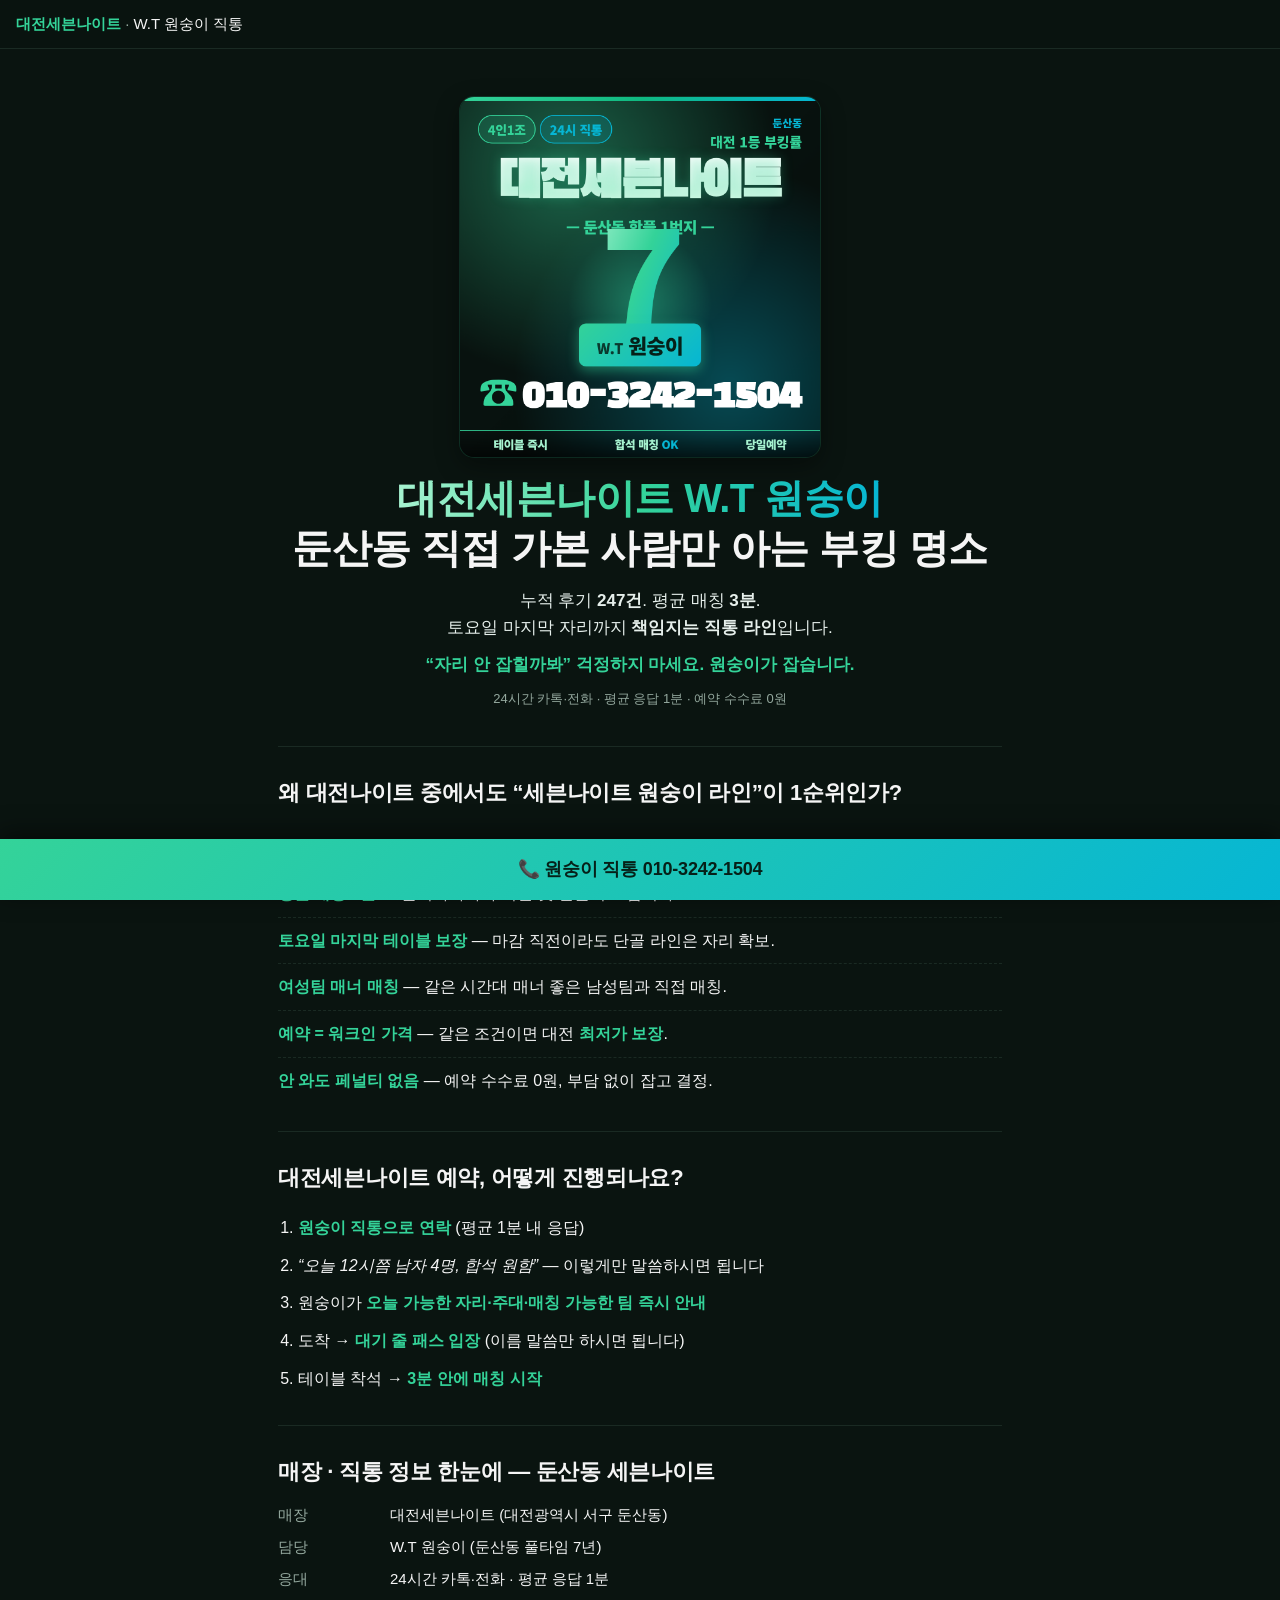
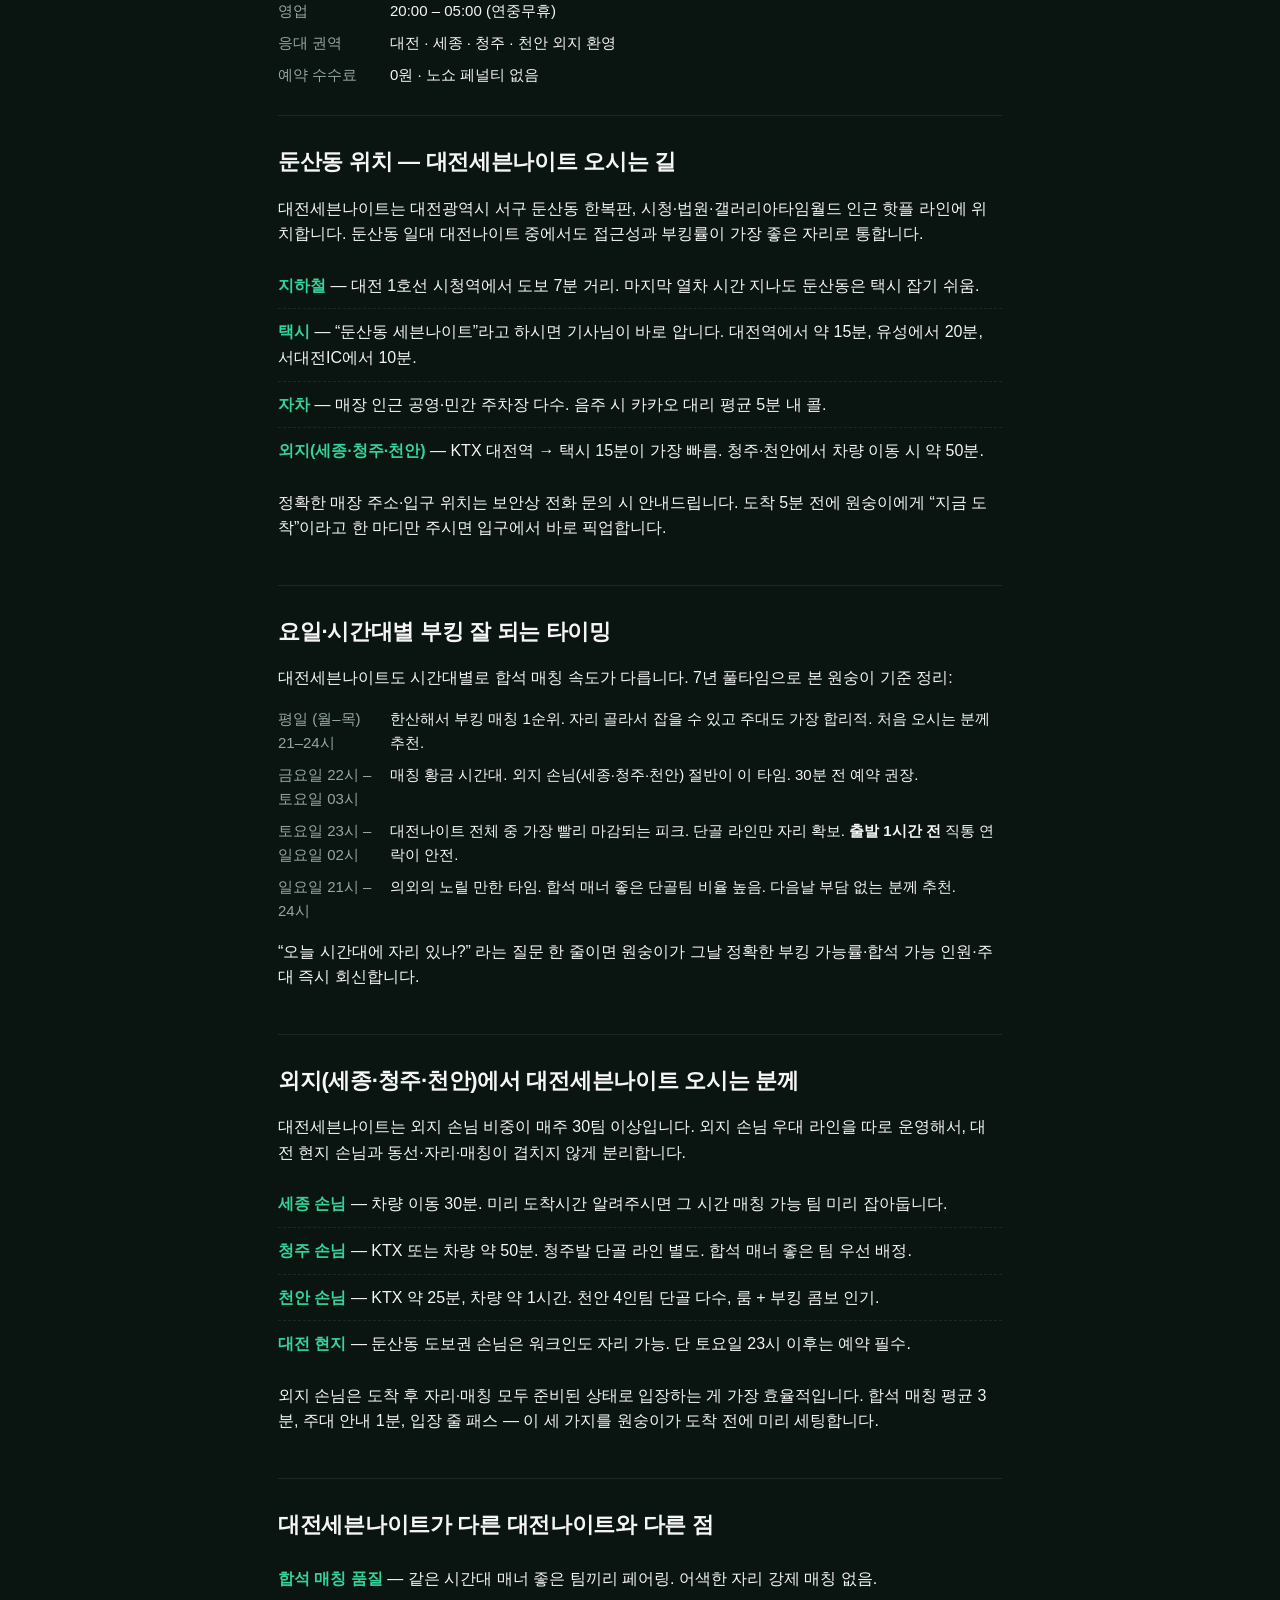
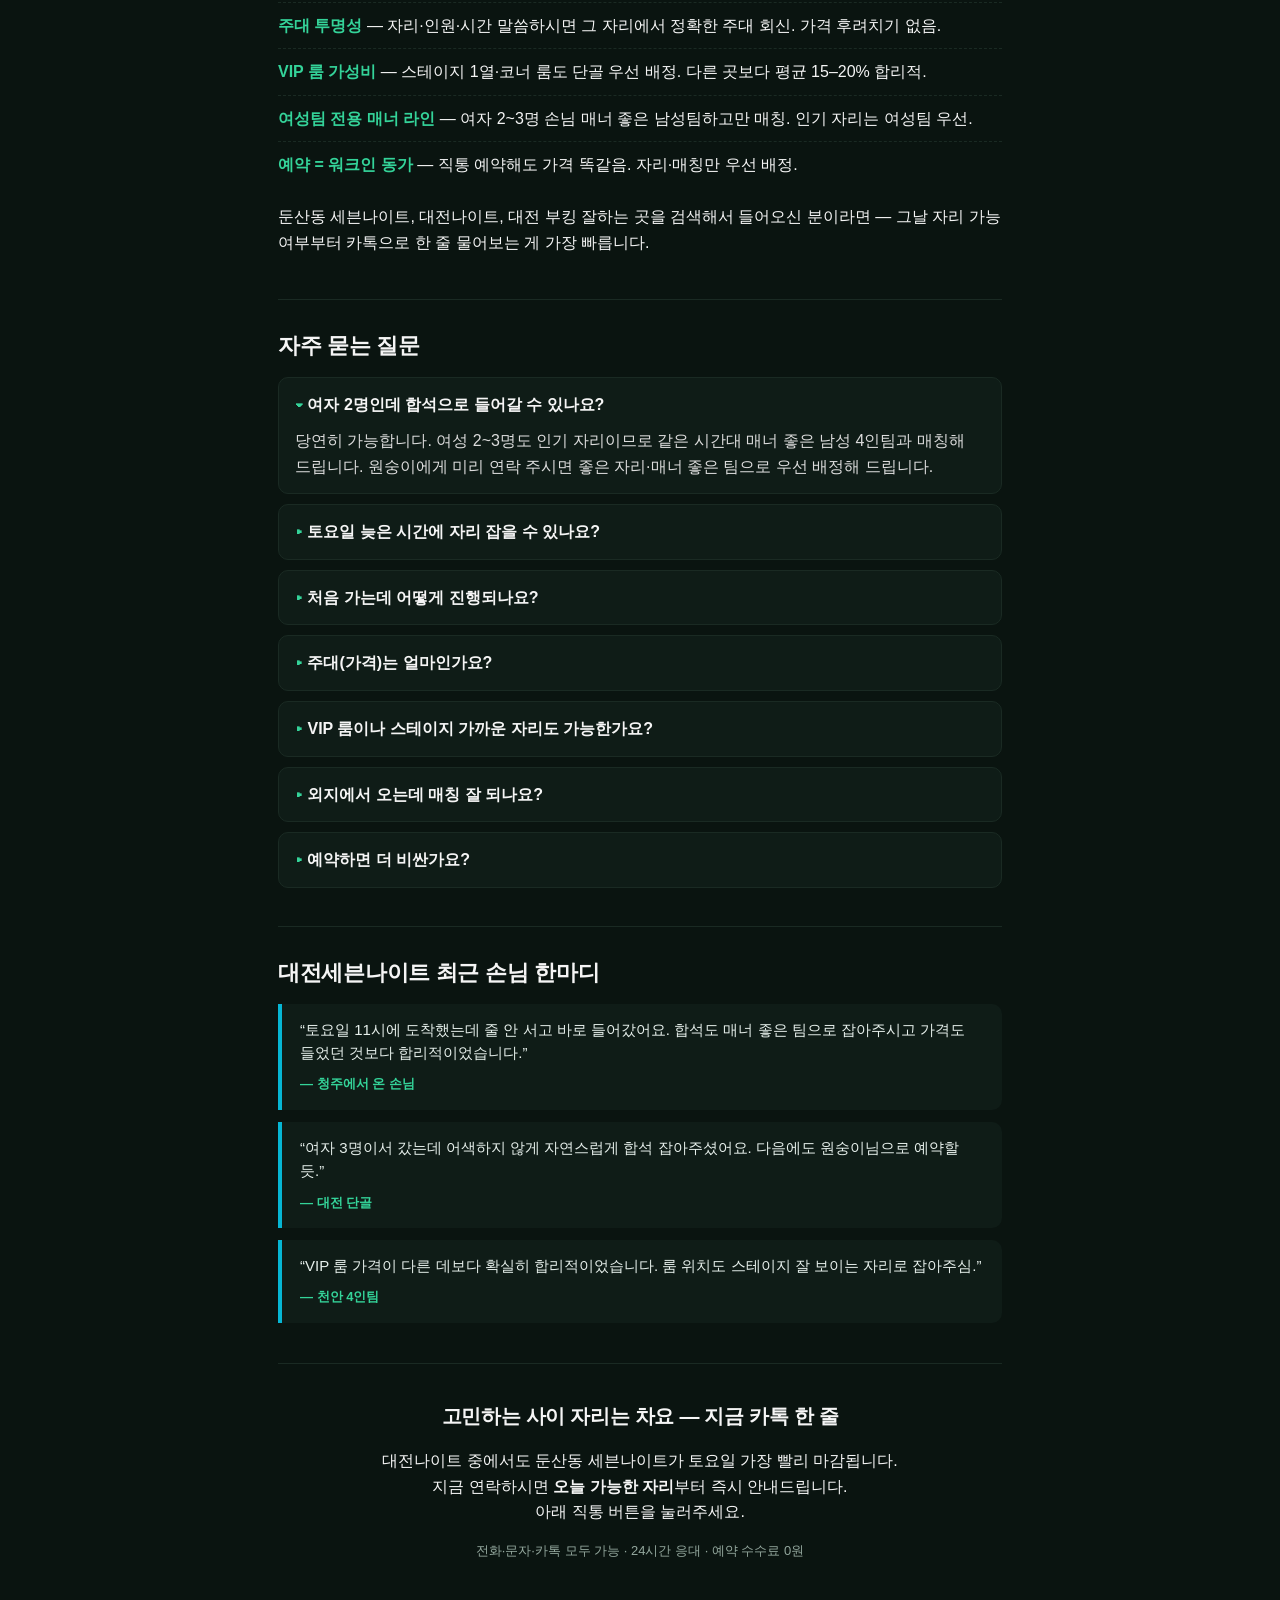
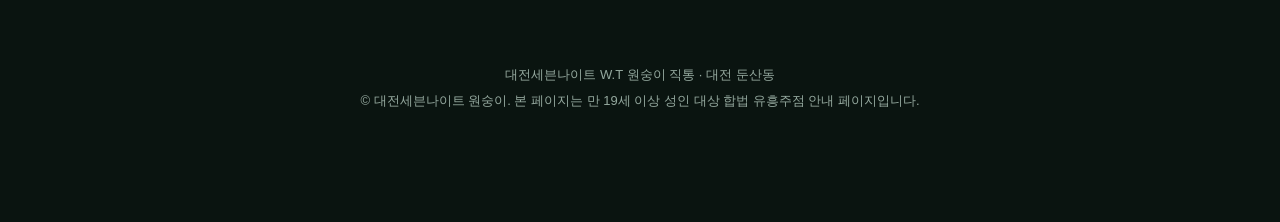
==== index.html @ 7605c60d "chore: 일일 SEO 신선도 갱신 — 2026-09-07 [자동]" ====
<!doctype html>
<html lang="ko">
<head>
<meta name="google-site-verification" content="PmfRK32sSB__iyGIVTwupgP_R45SPUo7QPPtmYJHXIc" />
<meta charset="UTF-8" />
<meta name="viewport" content="width=device-width, initial-scale=1.0, viewport-fit=cover" />
<meta http-equiv="X-UA-Compatible" content="IE=edge" />

<!-- ===== Primary SEO ===== -->
<title>대전세븐나이트 부킹 3분 매칭 | 토요일 자리 보장 — W.T 원숭이 직통 010-3242-1504</title>
<meta name="description" content="둔산동 토요일 23시도 자리 잡힙니다. 후기 247건·평점 4.9·평균 매칭 3분. 청주·세종·천안 외지 우대 라인 별도. 4인1조 합석 매칭, VIP 룸 대전 최저가 보장. 24시간 직통 010-3242-1504." />
<meta name="keywords" content="대전세븐나이트, 둔산동 세븐나이트, 대전나이트 부킹, 대전 합석, 대전 W.T 원숭이, 대전 토요일 자리, 대전 부킹 잘하는 곳, 둔산동 핫플" />
<meta name="author" content="W.T 원숭이" />
<meta name="robots" content="index, follow, max-image-preview:large, max-snippet:-1, max-video-preview:-1" />
<meta name="googlebot" content="index, follow, max-image-preview:large" />
<meta name="format-detection" content="telephone=yes" />
<meta name="theme-color" content="#0a1410" />
<link rel="canonical" href="https://seven1-2jn.pages.dev/" />
<link rel="alternate" hreflang="ko-KR" href="https://seven1-2jn.pages.dev/" />
<link rel="alternate" hreflang="ko" href="https://seven1-2jn.pages.dev/" />
<link rel="alternate" hreflang="x-default" href="https://seven1-2jn.pages.dev/" />
<meta name="geo.region" content="KR-30" />
<meta name="geo.placename" content="대전광역시 서구 둔산동" />
<meta name="geo.position" content="36.3504;127.3845" />
<meta name="ICBM" content="36.3504, 127.3845" />
<meta name="subject" content="둔산동 세븐나이트 W.T 원숭이 직통 — 부킹 3분 매칭" />

<!-- ===== Naver / 한국 검색엔진 ===== -->
<meta name="naver-site-verification" content="668469cf731e47491c0d4fd632688038e070fd48" />
<meta name="google-site-verification" content="HJjm7MRxykCQ7d_9L7glaTeeaWrmJIzAKY0BcNcfm88" />
<meta name="Yeti" content="index, follow, max-image-preview:large" />
<meta name="NaverBot" content="index, follow, max-image-preview:large" />
<meta name="Daumoa" content="index, follow" />
<meta name="referrer" content="no-referrer-when-downgrade" />
<meta name="rating" content="general" />
<meta http-equiv="content-language" content="ko-KR" />
<meta name="last-modified" content="2026-09-07" />
<meta name="revisit-after" content="1 days" />

<!-- ===== Open Graph (1:1 정사각 1200x1200 — 카카오톡/네이버/AI 미리보기 최적화) ===== -->
<meta property="og:type" content="website" />
<meta property="og:site_name" content="대전세븐나이트 원숭이 직통" />
<meta property="og:title" content="대전세븐나이트 부킹 3분 매칭 | 토요일 자리 보장 · W.T 원숭이 직통" />
<meta property="og:description" content="둔산동 토요일 23시도 자리 잡힙니다. 후기 247건·평점 4.9. 청주·세종·천안 외지 우대. 24시간 직통 010-3242-1504." />
<meta property="og:url" content="https://seven1-2jn.pages.dev/" />
<meta property="og:image" content="https://seven1-2jn.pages.dev/og.png" />
<meta property="og:image:secure_url" content="https://seven1-2jn.pages.dev/og.png" />
<meta property="og:image:width" content="1200" />
<meta property="og:image:height" content="1200" />
<meta property="og:image:type" content="image/png" />
<meta property="og:image:alt" content="대전세븐나이트 W.T 원숭이 직통 — 둔산동 1등 부킹률 4인1조" />
<meta property="og:locale" content="ko_KR" />

<!-- ===== Twitter / X (1:1 카드) ===== -->
<meta name="twitter:card" content="summary_large_image" />
<meta name="twitter:title" content="대전세븐나이트 부킹 3분 매칭 | 토요일 자리 보장 · W.T 원숭이 직통" />
<meta name="twitter:description" content="둔산동 토요일 23시도 자리 잡힙니다. 후기 247건·평점 4.9. 24시간 직통 010-3242-1504." />
<meta name="twitter:image" content="https://seven1-2jn.pages.dev/og.png" />
<meta name="twitter:image:alt" content="대전세븐나이트 W.T 원숭이 직통 — 토요일 자리 보장 부킹 3분 매칭" />

<!-- ===== JSON-LD: WebSite + ImageObject + NightClub + Person + FAQ + Review ===== -->
<script type="application/ld+json">
{
  "@context": "https://schema.org",
  "@graph": [
    {
      "@type": "WebSite",
      "@id": "https://seven1-2jn.pages.dev/#website",
      "url": "https://seven1-2jn.pages.dev/",
      "name": "대전세븐나이트 W.T 원숭이 직통",
      "alternateName": ["대전 세븐나이트", "둔산동 세븐나이트", "대전나이트 세븐나이트", "세븐나이트 대전"],
      "description": "대전 둔산동 세븐나이트 W.T 원숭이 직통 라인 — 4인1조 즉시 매칭, 토요일 자리 책임 보장",
      "inLanguage": "ko-KR",
      "dateModified": "2026-09-07",
      "datePublished": "2025-12-01",
      "image": { "@id": "https://seven1-2jn.pages.dev/#primaryimage" },
      "primaryImageOfPage": { "@id": "https://seven1-2jn.pages.dev/#primaryimage" },
      "publisher": { "@id": "https://seven1-2jn.pages.dev/#nightclub" },
      "potentialAction": {
        "@type": "SearchAction",
        "target": {
          "@type": "EntryPoint",
          "urlTemplate": "https://seven1-2jn.pages.dev/?q={search_term_string}"
        },
        "query-input": "required name=search_term_string"
      }
    },
    {
      "@type": "WebPage",
      "@id": "https://seven1-2jn.pages.dev/#webpage",
      "url": "https://seven1-2jn.pages.dev/",
      "name": "대전세븐나이트 부킹 3분 매칭 | 토요일 자리 보장 — W.T 원숭이 직통",
      "isPartOf": { "@id": "https://seven1-2jn.pages.dev/#website" },
      "about": { "@id": "https://seven1-2jn.pages.dev/#nightclub" },
      "primaryImageOfPage": { "@id": "https://seven1-2jn.pages.dev/#primaryimage" },
      "inLanguage": "ko-KR",
      "datePublished": "2025-12-01",
      "dateModified": "2026-09-07",
      "description": "둔산동 토요일 23시도 자리 잡힙니다. 후기 247건·평점 4.9·평균 매칭 3분. 청주·세종·천안 외지 우대.",
      "breadcrumb": { "@id": "https://seven1-2jn.pages.dev/#breadcrumb" },
      "speakable": {
        "@type": "SpeakableSpecification",
        "cssSelector": ["h1", ".lede", ".proof", ".info"]
      }
    },
    {
      "@type": "BreadcrumbList",
      "@id": "https://seven1-2jn.pages.dev/#breadcrumb",
      "itemListElement": [
        {
          "@type": "ListItem",
          "position": 1,
          "name": "대전 둔산동 유흥",
          "item": "https://seven1-2jn.pages.dev/"
        },
        {
          "@type": "ListItem",
          "position": 2,
          "name": "대전세븐나이트 W.T 원숭이 직통"
        }
      ]
    },
    {
      "@type": "Service",
      "@id": "https://seven1-2jn.pages.dev/#service",
      "name": "대전세븐나이트 W.T 원숭이 직통 부킹·합석 매칭",
      "serviceType": ["부킹 매칭", "합석 매칭", "테이블 예약", "VIP 룸 배정"],
      "provider": { "@id": "https://seven1-2jn.pages.dev/#nightclub" },
      "areaServed": ["대전광역시", "세종특별자치시", "충청북도 청주시", "충청남도 천안시"],
      "audience": {
        "@type": "Audience",
        "audienceType": "만 19세 이상 성인"
      },
      "offers": {
        "@type": "AggregateOffer",
        "priceCurrency": "KRW",
        "lowPrice": "40000",
        "highPrice": "500000",
        "offerCount": "4",
        "availability": "https://schema.org/InStock"
      },
      "hoursAvailable": {
        "@type": "OpeningHoursSpecification",
        "dayOfWeek": ["Monday","Tuesday","Wednesday","Thursday","Friday","Saturday","Sunday"],
        "opens": "20:00",
        "closes": "05:00"
      }
    },
    {
      "@type": "ImageObject",
      "@id": "https://seven1-2jn.pages.dev/#primaryimage",
      "url": "https://seven1-2jn.pages.dev/og.png",
      "contentUrl": "https://seven1-2jn.pages.dev/og.png",
      "width": 1200,
      "height": 1200,
      "caption": "대전세븐나이트 W.T 원숭이 직통 — 둔산동 1등 부킹률 4인1조"
    },
    {
      "@type": "NightClub",
      "@id": "https://seven1-2jn.pages.dev/#nightclub",
      "name": "대전세븐나이트",
      "alternateName": ["세븐나이트", "대전 세븐나이트", "둔산동 세븐나이트", "대전 세븐"],
      "url": "https://seven1-2jn.pages.dev/",
      "image": { "@id": "https://seven1-2jn.pages.dev/#primaryimage" },
      "telephone": "+82-10-3242-1504",
      "priceRange": "₩₩",
      "address": {
        "@type": "PostalAddress",
        "streetAddress": "둔산동",
        "addressLocality": "대전광역시 서구",
        "addressRegion": "대전",
        "addressCountry": "KR"
      },
      "geo": {
        "@type": "GeoCoordinates",
        "latitude": 36.3504,
        "longitude": 127.3845
      },
      "areaServed": ["대전광역시", "세종특별자치시", "충청남도", "충청북도", "청주시", "천안시"],
      "openingHoursSpecification": [{
        "@type": "OpeningHoursSpecification",
        "dayOfWeek": ["Monday","Tuesday","Wednesday","Thursday","Friday","Saturday","Sunday"],
        "opens": "20:00",
        "closes": "05:00"
      }],
      "aggregateRating": {
        "@type": "AggregateRating",
        "ratingValue": "4.9",
        "reviewCount": "247",
        "bestRating": "5",
        "worstRating": "1"
      },
      "employee": { "@id": "https://seven1-2jn.pages.dev/#monkey" }
    },
    {
      "@type": "Person",
      "@id": "https://seven1-2jn.pages.dev/#monkey",
      "name": "원숭이",
      "alternateName": ["W.T 원숭이", "대전세븐나이트 원숭이", "둔산동 원숭이"],
      "jobTitle": "웨이터 (W.T)",
      "worksFor": { "@id": "https://seven1-2jn.pages.dev/#nightclub" },
      "telephone": "+82-10-3242-1504",
      "image": { "@id": "https://seven1-2jn.pages.dev/#primaryimage" },
      "url": "https://seven1-2jn.pages.dev/",
      "knowsAbout": ["부킹 매칭", "테이블 예약", "합석 매칭", "VIP 룸 배정", "주대 안내"]
    },
    {
      "@type": "FAQPage",
      "@id": "https://seven1-2jn.pages.dev/#faq",
      "mainEntity": [
        {
          "@type": "Question",
          "name": "여자 2명인데 합석으로 들어갈 수 있나요?",
          "acceptedAnswer": {
            "@type": "Answer",
            "text": "당연히 가능합니다. 여성 2~3명도 인기 자리이므로 같은 시간대 남성 4인팀과 매칭해 드립니다. 원숭이에게 미리 연락 주시면 좋은 자리·매너 좋은 팀으로 매칭해 드립니다."
          }
        },
        {
          "@type": "Question",
          "name": "토요일 늦은 시간에 자리 잡을 수 있나요?",
          "acceptedAnswer": {
            "@type": "Answer",
            "text": "토요일 23시 이후도 W.T 원숭이 단골 라인은 자리 확보됩니다. 대기 없이 바로 입장하시려면 출발 30분 전에 직통으로 연락 주세요."
          }
        },
        {
          "@type": "Question",
          "name": "처음 가는데 어떻게 진행되나요?",
          "acceptedAnswer": {
            "@type": "Answer",
            "text": "전화 한 통이면 됩니다. 인원·예산·시간 알려주시면 (1) 자리·주대 즉시 안내 (2) 도착 후 줄 안 서고 입장 (3) 테이블 착석 → 부킹 매칭 시작. 평균 매칭까지 3분."
          }
        },
        {
          "@type": "Question",
          "name": "주대 가격이 어떻게 되나요?",
          "acceptedAnswer": {
            "@type": "Answer",
            "text": "요일·자리·인원에 따라 다릅니다. 일반 테이블 1인 4~6만원대부터, VIP 룸 그룹 25~50만원대. 정확한 가격은 그날 전화 시 즉시 안내. 같은 조건이면 대전 최저가 보장."
          }
        },
        {
          "@type": "Question",
          "name": "VIP 룸이나 스테이지 가까운 자리도 가능한가요?",
          "acceptedAnswer": {
            "@type": "Answer",
            "text": "VIP 룸과 스테이지 1열 자리는 단골·예약 우선입니다. 원숭이가 미리 연락 주신 분들 우선 배정해 드립니다. 평일이면 당일 가능, 주말은 최소 3시간 전 예약 권장."
          }
        },
        {
          "@type": "Question",
          "name": "외지에서 오는데 매칭 잘 되나요?",
          "acceptedAnswer": {
            "@type": "Answer",
            "text": "세종·청주·천안에서 오시는 손님 매주 평균 30팀 이상. 외지 손님 우대 라인 따로 운영합니다. 도착 시간 알려주시면 자리·매칭 모두 준비해 두겠습니다."
          }
        },
        {
          "@type": "Question",
          "name": "예약하면 더 비싼가요?",
          "acceptedAnswer": {
            "@type": "Answer",
            "text": "절대 아닙니다. W.T 원숭이 직통 예약은 워크인과 동일한 가격 + 자리 우선 + 매칭 우선. 예약 수수료 없음. 안 가도 페널티 없음."
          }
        }
      ]
    },
    {
      "@type": "Review",
      "itemReviewed": { "@id": "https://seven1-2jn.pages.dev/#nightclub" },
      "reviewRating": { "@type": "Rating", "ratingValue": "5", "bestRating": "5" },
      "author": { "@type": "Person", "name": "청주에서 온 손님" },
      "datePublished": "2026-04-19",
      "reviewBody": "토요일 11시에 대전세븐나이트 도착했는데 줄 안 서고 바로 들어갔어요. 합석도 매너 좋은 팀으로 잡아주시고 가격도 들었던 것보다 합리적이었습니다."
    },
    {
      "@type": "Review",
      "itemReviewed": { "@id": "https://seven1-2jn.pages.dev/#nightclub" },
      "reviewRating": { "@type": "Rating", "ratingValue": "5", "bestRating": "5" },
      "author": { "@type": "Person", "name": "대전 단골" },
      "datePublished": "2026-04-12",
      "reviewBody": "여자 3명이서 둔산동 세븐나이트 갔는데 어색하지 않게 자연스럽게 합석 잡아주셨어요. 다음에도 원숭이님으로 예약할 듯."
    },
    {
      "@type": "Review",
      "itemReviewed": { "@id": "https://seven1-2jn.pages.dev/#nightclub" },
      "reviewRating": { "@type": "Rating", "ratingValue": "5", "bestRating": "5" },
      "author": { "@type": "Person", "name": "천안 4인팀" },
      "datePublished": "2026-04-05",
      "reviewBody": "대전세븐나이트 VIP 룸 가격이 다른 데보다 확실히 합리적이었습니다. 룸 위치도 스테이지 잘 보이는 자리로 잡아주심."
    }
  ]
}
</script>

<link rel="icon" href="/favicon.ico" sizes="any" />
<link rel="icon" type="image/svg+xml" href="/favicon.svg" />
<link rel="apple-touch-icon" sizes="180x180" href="/apple-touch-icon.png" />
<link rel="manifest" href="/site.webmanifest" />
<meta name="msapplication-TileColor" content="#0a1410" />
<meta name="msapplication-TileImage" content="/icon-192.png" />
<link rel="sitemap" type="application/xml" href="/sitemap.xml" />
<link rel="alternate" type="application/rss+xml" title="대전세븐나이트 RSS" href="/rss.xml" />
<link rel="preload" href="/style.css" as="style" />
<link rel="preload" href="/og.png" as="image" fetchpriority="high" />
<link href="/style.css" rel="stylesheet" />
</head>

<body>

<a class="skip" href="#main">본문 바로가기</a>

<header class="topbar">
  <div class="brand">
    <strong>대전세븐나이트</strong> <span class="dim">·</span> <span>W.T 원숭이 직통</span>
  </div>
</header>

<main id="main">

  <section class="hero">
    <img class="hero-img"
         src="/og.png"
         alt="대전세븐나이트 W.T 원숭이 직통 — 둔산동 1등 부킹률 4인1조"
         width="1200" height="1200"
         loading="eager" fetchpriority="high" decoding="async" />
    <h1><span class="accent">대전세븐나이트 W.T 원숭이</span><br/>둔산동 직접 가본 사람만 아는 부킹 명소</h1>
    <p class="lede">
      누적 후기 <b>247건</b>. 평균 매칭 <b>3분</b>.<br/>
      토요일 마지막 자리까지 <b>책임지는 직통 라인</b>입니다.
    </p>
    <p class="lede strong">
      “자리 안 잡힐까봐” 걱정하지 마세요. 원숭이가 잡습니다.
    </p>
    <p class="micro">24시간 카톡·전화 · 평균 응답 1분 · 예약 수수료 0원</p>
  </section>

  <section class="proof">
    <h2>왜 대전나이트 중에서도 “세븐나이트 원숭이 라인”이 1순위인가?</h2>
    <ul class="bullets">
      <li><b>누적 후기 247건 / 평점 4.9</b> — 청주·세종·천안 외지 손님 매주 30팀 이상.</li>
      <li><b>평균 매칭 3분</b> — 들어가자마자 비빌 곳 만들어 드립니다.</li>
      <li><b>토요일 마지막 테이블 보장</b> — 마감 직전이라도 단골 라인은 자리 확보.</li>
      <li><b>여성팀 매너 매칭</b> — 같은 시간대 매너 좋은 남성팀과 직접 매칭.</li>
      <li><b>예약 = 워크인 가격</b> — 같은 조건이면 대전 <b>최저가 보장</b>.</li>
      <li><b>안 와도 페널티 없음</b> — 예약 수수료 0원, 부담 없이 잡고 결정.</li>
    </ul>
  </section>

  <section class="how">
    <h2>대전세븐나이트 예약, 어떻게 진행되나요?</h2>
    <ol class="steps">
      <li><b>원숭이 직통으로 연락</b> (평균 1분 내 응답)</li>
      <li><i>“오늘 12시쯤 남자 4명, 합석 원함”</i> — 이렇게만 말씀하시면 됩니다</li>
      <li>원숭이가 <b>오늘 가능한 자리·주대·매칭 가능한 팀 즉시 안내</b></li>
      <li>도착 → <b>대기 줄 패스 입장</b> (이름 말씀만 하시면 됩니다)</li>
      <li>테이블 착석 → <b>3분 안에 매칭 시작</b></li>
    </ol>
  </section>

  <section class="info">
    <h2>매장 · 직통 정보 한눈에 — 둔산동 세븐나이트</h2>
    <dl class="meta">
      <dt>매장</dt><dd>대전세븐나이트 (대전광역시 서구 둔산동)</dd>
      <dt>담당</dt><dd>W.T 원숭이 (둔산동 풀타임 7년)</dd>
      <dt>응대</dt><dd>24시간 카톡·전화 · 평균 응답 1분</dd>
      <dt>영업</dt><dd>20:00 – 05:00 (연중무휴)</dd>
      <dt>응대 권역</dt><dd>대전 · 세종 · 청주 · 천안 외지 환영</dd>
      <dt>예약 수수료</dt><dd>0원 · 노쇼 페널티 없음</dd>
    </dl>
  </section>

  <section class="location">
    <h2>둔산동 위치 — 대전세븐나이트 오시는 길</h2>
    <p>대전세븐나이트는 대전광역시 서구 둔산동 한복판, 시청·법원·갤러리아타임월드 인근 핫플 라인에 위치합니다. 둔산동 일대 대전나이트 중에서도 접근성과 부킹률이 가장 좋은 자리로 통합니다.</p>
    <ul class="bullets">
      <li><b>지하철</b> — 대전 1호선 시청역에서 도보 7분 거리. 마지막 열차 시간 지나도 둔산동은 택시 잡기 쉬움.</li>
      <li><b>택시</b> — “둔산동 세븐나이트”라고 하시면 기사님이 바로 압니다. 대전역에서 약 15분, 유성에서 20분, 서대전IC에서 10분.</li>
      <li><b>자차</b> — 매장 인근 공영·민간 주차장 다수. 음주 시 카카오 대리 평균 5분 내 콜.</li>
      <li><b>외지(세종·청주·천안)</b> — KTX 대전역 → 택시 15분이 가장 빠름. 청주·천안에서 차량 이동 시 약 50분.</li>
    </ul>
    <p>정확한 매장 주소·입구 위치는 보안상 전화 문의 시 안내드립니다. 도착 5분 전에 원숭이에게 “지금 도착”이라고 한 마디만 주시면 입구에서 바로 픽업합니다.</p>
  </section>

  <section class="when">
    <h2>요일·시간대별 부킹 잘 되는 타이밍</h2>
    <p>대전세븐나이트도 시간대별로 합석 매칭 속도가 다릅니다. 7년 풀타임으로 본 원숭이 기준 정리:</p>
    <dl class="meta">
      <dt>평일 (월–목) 21–24시</dt>
      <dd>한산해서 부킹 매칭 1순위. 자리 골라서 잡을 수 있고 주대도 가장 합리적. 처음 오시는 분께 추천.</dd>
      <dt>금요일 22시 – 토요일 03시</dt>
      <dd>매칭 황금 시간대. 외지 손님(세종·청주·천안) 절반이 이 타임. 30분 전 예약 권장.</dd>
      <dt>토요일 23시 – 일요일 02시</dt>
      <dd>대전나이트 전체 중 가장 빨리 마감되는 피크. 단골 라인만 자리 확보. <b>출발 1시간 전</b> 직통 연락이 안전.</dd>
      <dt>일요일 21시 – 24시</dt>
      <dd>의외의 노릴 만한 타임. 합석 매너 좋은 단골팀 비율 높음. 다음날 부담 없는 분께 추천.</dd>
    </dl>
    <p>“오늘 시간대에 자리 있나?” 라는 질문 한 줄이면 원숭이가 그날 정확한 부킹 가능률·합석 가능 인원·주대 즉시 회신합니다.</p>
  </section>

  <section class="visitor">
    <h2>외지(세종·청주·천안)에서 대전세븐나이트 오시는 분께</h2>
    <p>대전세븐나이트는 외지 손님 비중이 매주 30팀 이상입니다. 외지 손님 우대 라인을 따로 운영해서, 대전 현지 손님과 동선·자리·매칭이 겹치지 않게 분리합니다.</p>
    <ul class="bullets">
      <li><b>세종 손님</b> — 차량 이동 30분. 미리 도착시간 알려주시면 그 시간 매칭 가능 팀 미리 잡아둡니다.</li>
      <li><b>청주 손님</b> — KTX 또는 차량 약 50분. 청주발 단골 라인 별도. 합석 매너 좋은 팀 우선 배정.</li>
      <li><b>천안 손님</b> — KTX 약 25분, 차량 약 1시간. 천안 4인팀 단골 다수, 룸 + 부킹 콤보 인기.</li>
      <li><b>대전 현지</b> — 둔산동 도보권 손님은 워크인도 자리 가능. 단 토요일 23시 이후는 예약 필수.</li>
    </ul>
    <p>외지 손님은 도착 후 자리·매칭 모두 준비된 상태로 입장하는 게 가장 효율적입니다. 합석 매칭 평균 3분, 주대 안내 1분, 입장 줄 패스 — 이 세 가지를 원숭이가 도착 전에 미리 세팅합니다.</p>
  </section>

  <section class="vs">
    <h2>대전세븐나이트가 다른 대전나이트와 다른 점</h2>
    <ul class="bullets">
      <li><b>합석 매칭 품질</b> — 같은 시간대 매너 좋은 팀끼리 페어링. 어색한 자리 강제 매칭 없음.</li>
      <li><b>주대 투명성</b> — 자리·인원·시간 말씀하시면 그 자리에서 정확한 주대 회신. 가격 후려치기 없음.</li>
      <li><b>VIP 룸 가성비</b> — 스테이지 1열·코너 룸도 단골 우선 배정. 다른 곳보다 평균 15–20% 합리적.</li>
      <li><b>여성팀 전용 매너 라인</b> — 여자 2~3명 손님 매너 좋은 남성팀하고만 매칭. 인기 자리는 여성팀 우선.</li>
      <li><b>예약 = 워크인 동가</b> — 직통 예약해도 가격 똑같음. 자리·매칭만 우선 배정.</li>
    </ul>
    <p>둔산동 세븐나이트, 대전나이트, 대전 부킹 잘하는 곳을 검색해서 들어오신 분이라면 — 그날 자리 가능 여부부터 카톡으로 한 줄 물어보는 게 가장 빠릅니다.</p>
  </section>

  <section class="faq">
    <h2>자주 묻는 질문</h2>

    <details open>
      <summary>여자 2명인데 합석으로 들어갈 수 있나요?</summary>
      <p>당연히 가능합니다. 여성 2~3명도 인기 자리이므로 같은 시간대 매너 좋은 남성 4인팀과 매칭해 드립니다. 원숭이에게 미리 연락 주시면 좋은 자리·매너 좋은 팀으로 우선 배정해 드립니다.</p>
    </details>

    <details>
      <summary>토요일 늦은 시간에 자리 잡을 수 있나요?</summary>
      <p>토요일 <b>23시 이후도 원숭이 단골 라인은 자리 확보</b>됩니다. 대기 없이 바로 입장하시려면 출발 <b>30분 전</b>에 직통으로 연락 주세요.</p>
    </details>

    <details>
      <summary>처음 가는데 어떻게 진행되나요?</summary>
      <p>전화 한 통이면 됩니다. 인원·예산·시간 알려주시면<br/>① 자리·주대 즉시 안내<br/>② 도착 후 <b>줄 안 서고 입장</b><br/>③ 테이블 착석 → 부킹 매칭 시작 (평균 3분)</p>
    </details>

    <details>
      <summary>주대(가격)는 얼마인가요?</summary>
      <p>요일·자리·인원에 따라 다릅니다. <b>일반 테이블 1인 4~6만원대</b>부터, <b>VIP 룸 그룹 25~50만원대</b>. 정확한 가격은 그날 전화 시 즉시 안내. 같은 조건이면 <b>대전 최저가 보장</b>입니다.</p>
    </details>

    <details>
      <summary>VIP 룸이나 스테이지 가까운 자리도 가능한가요?</summary>
      <p>VIP 룸·스테이지 1열은 <b>단골·예약 우선</b>입니다. 원숭이에게 미리 연락 주신 분들 우선 배정. 평일은 당일 가능, 주말은 <b>최소 3시간 전</b> 예약 권장.</p>
    </details>

    <details>
      <summary>외지에서 오는데 매칭 잘 되나요?</summary>
      <p>세종·청주·천안에서 오시는 손님 매주 평균 <b>30팀 이상</b>. 외지 손님 우대 라인 따로 운영합니다. 도착 시간 알려주시면 자리·매칭 모두 준비.</p>
    </details>

    <details>
      <summary>예약하면 더 비싼가요?</summary>
      <p>절대 아닙니다. 직통 예약은 워크인과 <b>동일한 가격 + 자리 우선 + 매칭 우선</b>. 예약 수수료 없음. 안 가도 페널티 없음.</p>
    </details>
  </section>

  <section class="reviews">
    <h2>대전세븐나이트 최근 손님 한마디</h2>
    <blockquote class="rev">
      <p>“토요일 11시에 도착했는데 줄 안 서고 바로 들어갔어요. 합석도 매너 좋은 팀으로 잡아주시고 가격도 들었던 것보다 합리적이었습니다.”</p>
      <cite>— 청주에서 온 손님</cite>
    </blockquote>
    <blockquote class="rev">
      <p>“여자 3명이서 갔는데 어색하지 않게 자연스럽게 합석 잡아주셨어요. 다음에도 원숭이님으로 예약할 듯.”</p>
      <cite>— 대전 단골</cite>
    </blockquote>
    <blockquote class="rev">
      <p>“VIP 룸 가격이 다른 데보다 확실히 합리적이었습니다. 룸 위치도 스테이지 잘 보이는 자리로 잡아주심.”</p>
      <cite>— 천안 4인팀</cite>
    </blockquote>
  </section>

  <section class="last-cta">
    <h2>고민하는 사이 자리는 차요 — 지금 카톡 한 줄</h2>
    <p>대전나이트 중에서도 둔산동 세븐나이트가 토요일 가장 빨리 마감됩니다.<br/>지금 연락하시면 <b>오늘 가능한 자리</b>부터 즉시 안내드립니다.<br/>아래 직통 버튼을 눌러주세요.</p>
    <p class="micro">전화·문자·카톡 모두 가능 · 24시간 응대 · 예약 수수료 0원</p>
  </section>

</main>

<footer class="foot">
  <p>대전세븐나이트 W.T 원숭이 직통 · 대전 둔산동</p>
  <p class="dim">© 대전세븐나이트 원숭이. 본 페이지는 만 19세 이상 성인 대상 합법 유흥주점 안내 페이지입니다.</p>
</footer>

<a class="floating-call" href="tel:010-3242-1504" aria-label="원숭이 직통 010-3242-1504">
  📞 원숭이 직통 010-3242-1504
</a>

<script defer src="/main.js"></script>
</body>
</html>
---- style.css ----
:root{
  --bg:#0a1410;
  --bg-2:#0f1c17;
  --fg:#f5f5f5;
  --dim:#94a89e;
  --accent:#34d399;       /* 에메랄드 */
  --accent-2:#06b6d4;     /* 시안 */
  --accent-soft:#a7f3d0;
  --line:#1a2a23;
  --maxw:760px;
  --safe-bottom: env(safe-area-inset-bottom, 0px);
}

*{box-sizing:border-box}
html,body{margin:0;padding:0;background:var(--bg);color:var(--fg);
  font-family:-apple-system,BlinkMacSystemFont,'Pretendard','Apple SD Gothic Neo','Malgun Gothic',sans-serif;
  -webkit-font-smoothing:antialiased;line-height:1.6;
}
body{padding-bottom: calc(80px + var(--safe-bottom));}

a{color:var(--accent);text-decoration:none}
a:hover{text-decoration:underline}

/* 키보드 포커스 — 모든 인터랙티브 요소 가시화 (a11y) */
a:focus-visible,
button:focus-visible,
summary:focus-visible{
  outline:3px solid var(--accent);
  outline-offset:3px;
  border-radius:6px;
}

.skip{position:absolute;left:-9999px}
.skip:focus,
.skip:focus-visible{left:8px;top:8px;background:var(--accent);color:#062018;padding:8px 12px;border-radius:6px;z-index:1000;outline:none}

.topbar{
  position:sticky;top:0;z-index:50;
  display:flex;justify-content:space-between;align-items:center;
  padding:12px 16px;background:rgba(10,20,16,.92);backdrop-filter:blur(8px);
  border-bottom:1px solid var(--line);
}
.brand{font-size:15px}
.brand strong{color:var(--accent)}
.dim{color:var(--dim)}
.topcall{font-weight:700;color:var(--accent);font-size:14px;white-space:nowrap}

main{max-width:var(--maxw);margin:0 auto;padding:24px 18px}

.hero{padding:24px 0 24px;text-align:center;border-bottom:1px solid var(--line)}
.hero-img{
  display:block;width:180px;height:180px;
  margin:0 auto 16px;border-radius:14px;
  box-shadow:0 8px 24px rgba(0,0,0,.4), 0 0 0 1px rgba(52,211,153,.2);
  aspect-ratio:1/1;object-fit:cover;
}
@media (min-width:720px){
  .hero-img{ width:360px;height:360px }
}
.hero h1{font-size:32px;line-height:1.25;margin:0 0 14px;font-weight:900;letter-spacing:-.5px}
.hero .accent{
  background:linear-gradient(90deg,var(--accent-soft),var(--accent),var(--accent-2));
  -webkit-background-clip:text;background-clip:text;color:transparent;
}
.lede{font-size:17px;margin:10px 0;color:#e6efeb}
.lede.strong{color:var(--accent);font-weight:700}
.cta{
  display:inline-block;margin:18px auto 8px;
  padding:18px 28px;border-radius:14px;
  background:linear-gradient(135deg,var(--accent),var(--accent-2));
  color:#062018;font-weight:900;font-size:18px;letter-spacing:-.3px;
  box-shadow:0 8px 28px rgba(52,211,153,.35), 0 2px 0 rgba(0,0,0,.2) inset;
  transition:transform .15s ease;
}
.cta:hover{transform:translateY(-1px);text-decoration:none}
.cta.big{font-size:22px;padding:22px 32px;width:100%;max-width:420px}
.micro{color:var(--dim);font-size:13px;margin-top:4px}

section{padding:28px 0;border-bottom:1px solid var(--line)}
section:last-of-type{border-bottom:0}
h2{font-size:22px;margin:0 0 14px;letter-spacing:-.3px}

.bullets{list-style:none;padding:0;margin:0}
.bullets li{padding:10px 0;border-bottom:1px dashed var(--line)}
.bullets li:last-child{border-bottom:0}
.bullets b{color:var(--accent)}

.steps{padding-left:20px;margin:0}
.steps li{padding:6px 0}
.steps b{color:var(--accent)}

.meta{display:grid;grid-template-columns:100px 1fr;gap:8px 12px;margin:0;font-size:15px}
.meta dt{color:var(--dim)}
.meta dd{margin:0}

.faq details{
  background:var(--bg-2);border:1px solid var(--line);border-radius:10px;
  padding:14px 16px;margin:10px 0;
}
.faq summary{cursor:pointer;font-weight:700;font-size:16px;list-style:none}
.faq summary::-webkit-details-marker{display:none}
.faq summary::before{content:"▸ ";color:var(--accent)}
.faq details[open] summary::before{content:"▾ "}
.faq p{margin:10px 0 0;color:#dcdcdc}

.reviews .rev{
  background:var(--bg-2);border-left:4px solid var(--accent-2);
  padding:14px 18px;margin:12px 0;border-radius:0 10px 10px 0;
}
.reviews .rev p{margin:0 0 6px;font-size:15px;color:#e6efeb;line-height:1.55}
.reviews .rev cite{font-style:normal;color:var(--accent);font-size:13px;font-weight:700}

.last-cta{text-align:center;padding:36px 0}
.last-cta h2{font-size:20px}

.foot{max-width:var(--maxw);margin:0 auto;padding:24px 18px;color:var(--dim);font-size:13px;text-align:center}
.foot p{margin:6px 0}

.floating-call{
  position:fixed;left:0;right:0;bottom:0;z-index:100;
  display:flex;align-items:center;justify-content:center;
  padding: 16px 16px calc(16px + var(--safe-bottom));
  background:linear-gradient(135deg,var(--accent),var(--accent-2));
  color:#062018 !important;font-weight:900;font-size:17px;letter-spacing:-.2px;
  box-shadow:0 -6px 24px rgba(0,0,0,.5);
  text-decoration:none !important;
}
.floating-call:hover{filter:brightness(1.05)}

@media (min-width:720px){
  .hero h1{font-size:40px}
  .floating-call{font-size:18px}
}

@media (prefers-reduced-motion: reduce){
  .cta{transition:none}
}
---- style.css ----
:root{
  --bg:#0a1410;
  --bg-2:#0f1c17;
  --fg:#f5f5f5;
  --dim:#94a89e;
  --accent:#34d399;       /* 에메랄드 */
  --accent-2:#06b6d4;     /* 시안 */
  --accent-soft:#a7f3d0;
  --line:#1a2a23;
  --maxw:760px;
  --safe-bottom: env(safe-area-inset-bottom, 0px);
}

*{box-sizing:border-box}
html,body{margin:0;padding:0;background:var(--bg);color:var(--fg);
  font-family:-apple-system,BlinkMacSystemFont,'Pretendard','Apple SD Gothic Neo','Malgun Gothic',sans-serif;
  -webkit-font-smoothing:antialiased;line-height:1.6;
}
body{padding-bottom: calc(80px + var(--safe-bottom));}

a{color:var(--accent);text-decoration:none}
a:hover{text-decoration:underline}

/* 키보드 포커스 — 모든 인터랙티브 요소 가시화 (a11y) */
a:focus-visible,
button:focus-visible,
summary:focus-visible{
  outline:3px solid var(--accent);
  outline-offset:3px;
  border-radius:6px;
}

.skip{position:absolute;left:-9999px}
.skip:focus,
.skip:focus-visible{left:8px;top:8px;background:var(--accent);color:#062018;padding:8px 12px;border-radius:6px;z-index:1000;outline:none}

.topbar{
  position:sticky;top:0;z-index:50;
  display:flex;justify-content:space-between;align-items:center;
  padding:12px 16px;background:rgba(10,20,16,.92);backdrop-filter:blur(8px);
  border-bottom:1px solid var(--line);
}
.brand{font-size:15px}
.brand strong{color:var(--accent)}
.dim{color:var(--dim)}
.topcall{font-weight:700;color:var(--accent);font-size:14px;white-space:nowrap}

main{max-width:var(--maxw);margin:0 auto;padding:24px 18px}

.hero{padding:24px 0 24px;text-align:center;border-bottom:1px solid var(--line)}
.hero-img{
  display:block;width:180px;height:180px;
  margin:0 auto 16px;border-radius:14px;
  box-shadow:0 8px 24px rgba(0,0,0,.4), 0 0 0 1px rgba(52,211,153,.2);
  aspect-ratio:1/1;object-fit:cover;
}
@media (min-width:720px){
  .hero-img{ width:360px;height:360px }
}
.hero h1{font-size:32px;line-height:1.25;margin:0 0 14px;font-weight:900;letter-spacing:-.5px}
.hero .accent{
  background:linear-gradient(90deg,var(--accent-soft),var(--accent),var(--accent-2));
  -webkit-background-clip:text;background-clip:text;color:transparent;
}
.lede{font-size:17px;margin:10px 0;color:#e6efeb}
.lede.strong{color:var(--accent);font-weight:700}
.cta{
  display:inline-block;margin:18px auto 8px;
  padding:18px 28px;border-radius:14px;
  background:linear-gradient(135deg,var(--accent),var(--accent-2));
  color:#062018;font-weight:900;font-size:18px;letter-spacing:-.3px;
  box-shadow:0 8px 28px rgba(52,211,153,.35), 0 2px 0 rgba(0,0,0,.2) inset;
  transition:transform .15s ease;
}
.cta:hover{transform:translateY(-1px);text-decoration:none}
.cta.big{font-size:22px;padding:22px 32px;width:100%;max-width:420px}
.micro{color:var(--dim);font-size:13px;margin-top:4px}

section{padding:28px 0;border-bottom:1px solid var(--line)}
section:last-of-type{border-bottom:0}
h2{font-size:22px;margin:0 0 14px;letter-spacing:-.3px}

.bullets{list-style:none;padding:0;margin:0}
.bullets li{padding:10px 0;border-bottom:1px dashed var(--line)}
.bullets li:last-child{border-bottom:0}
.bullets b{color:var(--accent)}

.steps{padding-left:20px;margin:0}
.steps li{padding:6px 0}
.steps b{color:var(--accent)}

.meta{display:grid;grid-template-columns:100px 1fr;gap:8px 12px;margin:0;font-size:15px}
.meta dt{color:var(--dim)}
.meta dd{margin:0}

.faq details{
  background:var(--bg-2);border:1px solid var(--line);border-radius:10px;
  padding:14px 16px;margin:10px 0;
}
.faq summary{cursor:pointer;font-weight:700;font-size:16px;list-style:none}
.faq summary::-webkit-details-marker{display:none}
.faq summary::before{content:"▸ ";color:var(--accent)}
.faq details[open] summary::before{content:"▾ "}
.faq p{margin:10px 0 0;color:#dcdcdc}

.reviews .rev{
  background:var(--bg-2);border-left:4px solid var(--accent-2);
  padding:14px 18px;margin:12px 0;border-radius:0 10px 10px 0;
}
.reviews .rev p{margin:0 0 6px;font-size:15px;color:#e6efeb;line-height:1.55}
.reviews .rev cite{font-style:normal;color:var(--accent);font-size:13px;font-weight:700}

.last-cta{text-align:center;padding:36px 0}
.last-cta h2{font-size:20px}

.foot{max-width:var(--maxw);margin:0 auto;padding:24px 18px;color:var(--dim);font-size:13px;text-align:center}
.foot p{margin:6px 0}

.floating-call{
  position:fixed;left:0;right:0;bottom:0;z-index:100;
  display:flex;align-items:center;justify-content:center;
  padding: 16px 16px calc(16px + var(--safe-bottom));
  background:linear-gradient(135deg,var(--accent),var(--accent-2));
  color:#062018 !important;font-weight:900;font-size:17px;letter-spacing:-.2px;
  box-shadow:0 -6px 24px rgba(0,0,0,.5);
  text-decoration:none !important;
}
.floating-call:hover{filter:brightness(1.05)}

@media (min-width:720px){
  .hero h1{font-size:40px}
  .floating-call{font-size:18px}
}

@media (prefers-reduced-motion: reduce){
  .cta{transition:none}
}
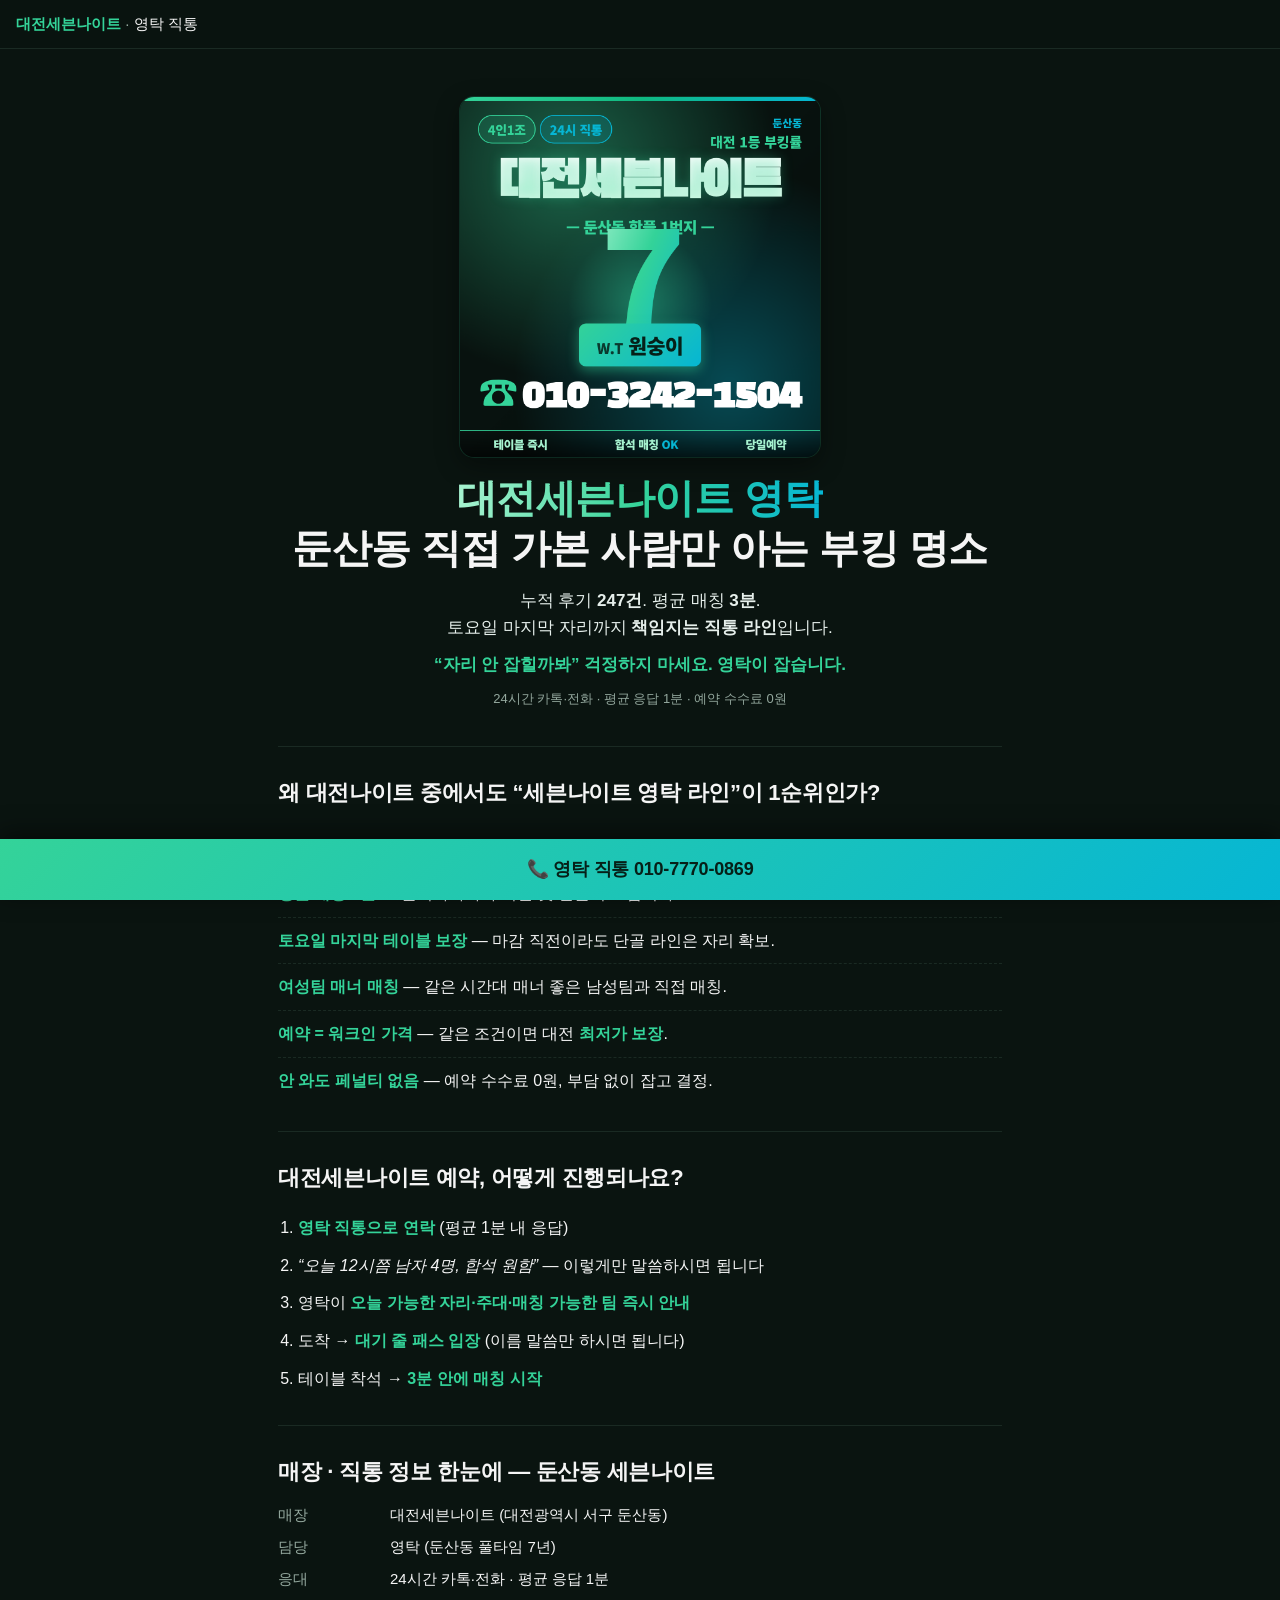
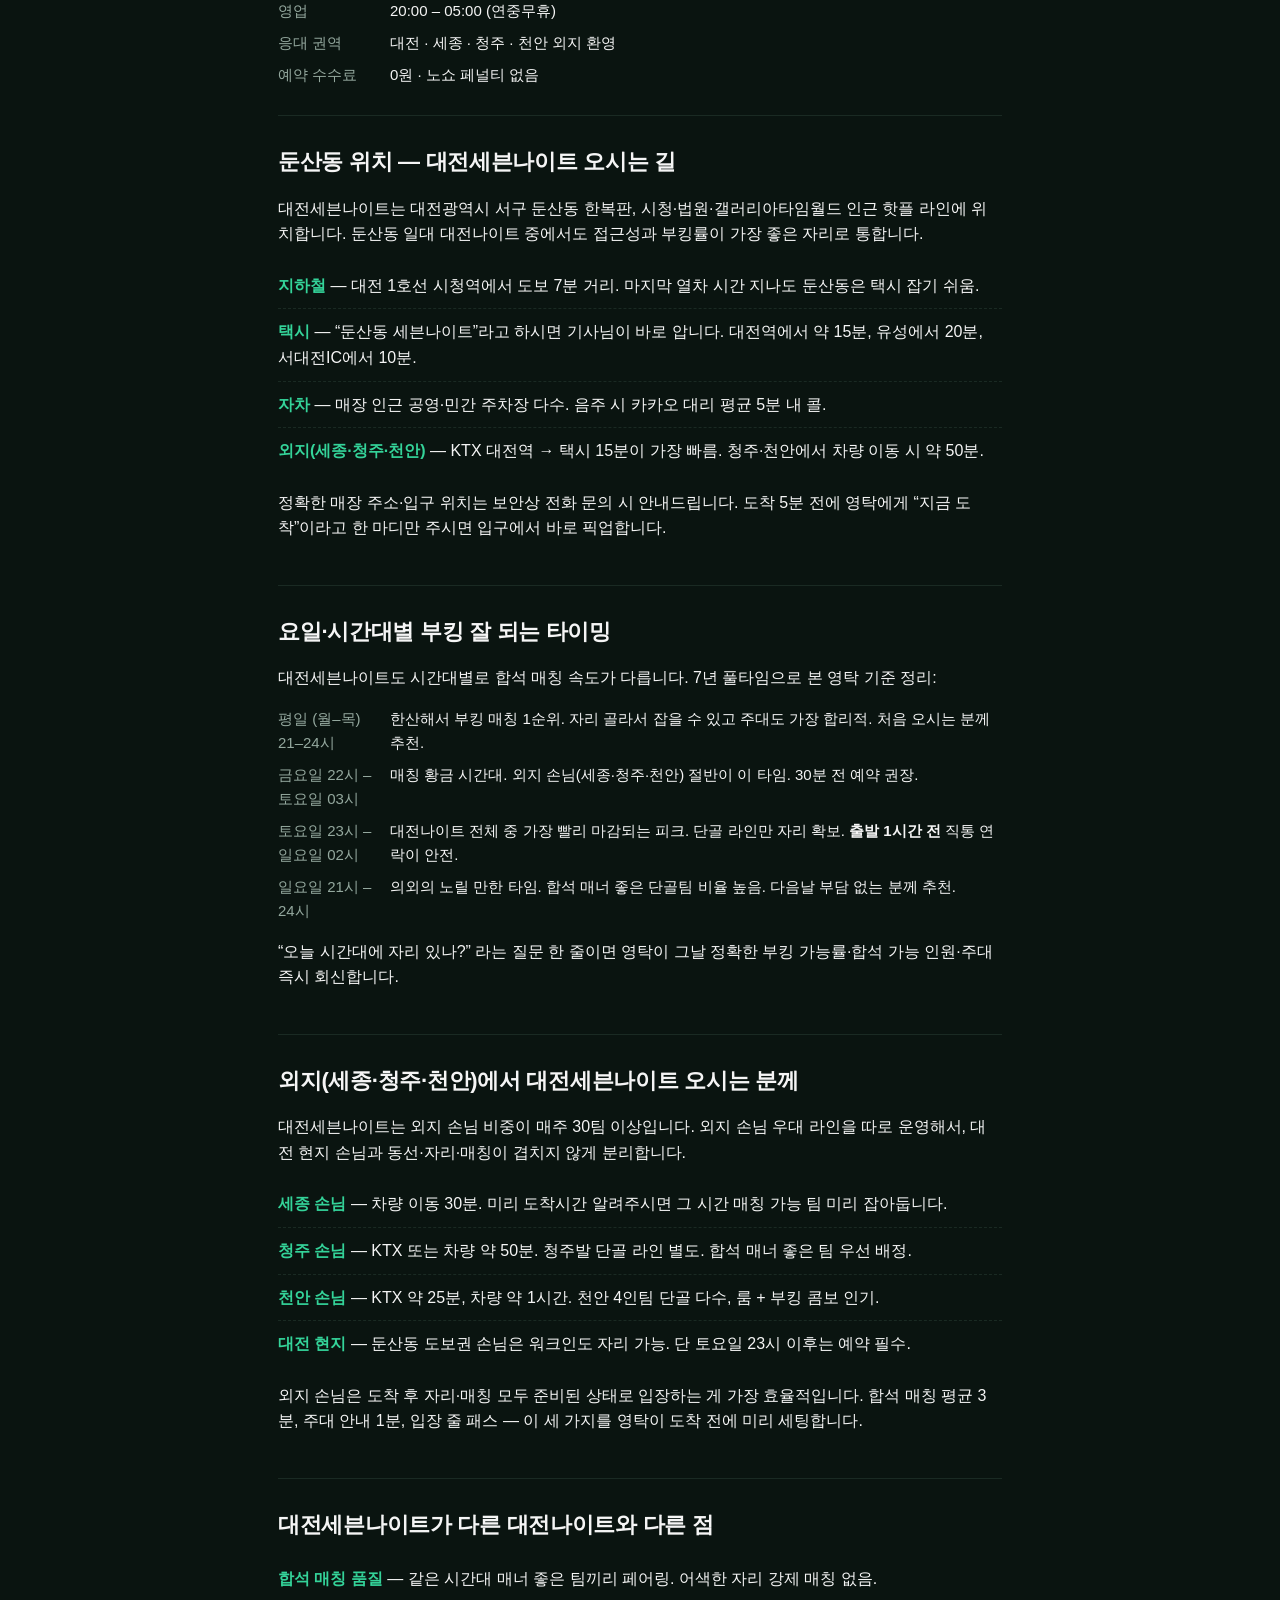
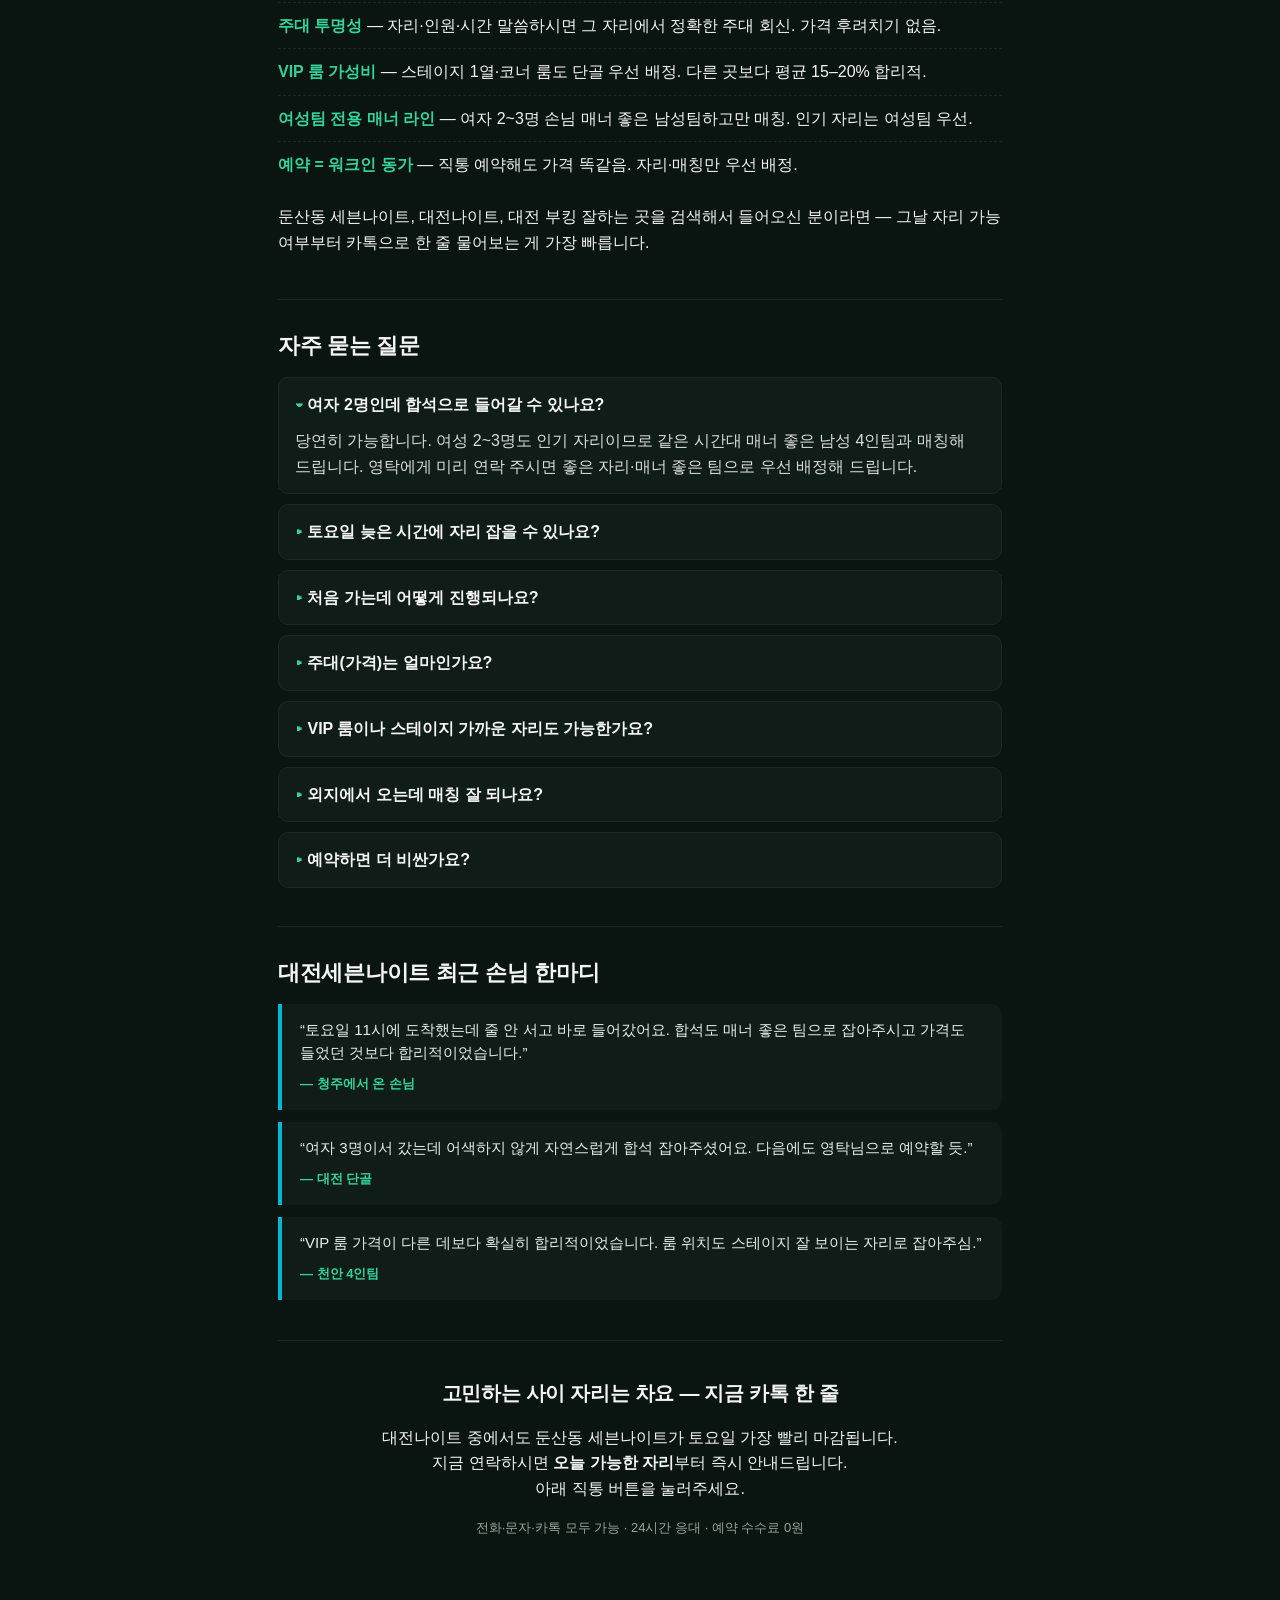
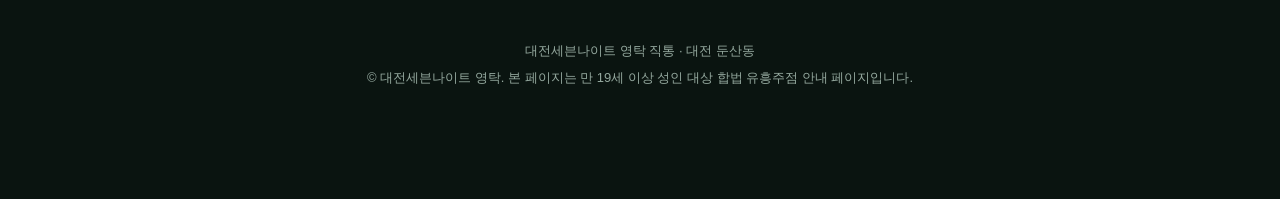
==== commit cc627756: "명단 밖 닉네임·번호 빼기 — 신실장·옛 번호 0 (대표님 지시 2026-09-24 「광고주정리 — 신실장 빼기」) - 금지 목록(naver-watch data/forbidden-" ====
--- a/index.html
+++ b/index.html
@@ -7,10 +7,10 @@
 <meta http-equiv="X-UA-Compatible" content="IE=edge" />
 
 <!-- ===== Primary SEO ===== -->
-<title>대전세븐나이트 부킹 3분 매칭 | 토요일 자리 보장 — W.T 원숭이 직통 010-3242-1504</title>
-<meta name="description" content="둔산동 토요일 23시도 자리 잡힙니다. 후기 247건·평점 4.9·평균 매칭 3분. 청주·세종·천안 외지 우대 라인 별도. 4인1조 합석 매칭, VIP 룸 대전 최저가 보장. 24시간 직통 010-3242-1504." />
-<meta name="keywords" content="대전세븐나이트, 둔산동 세븐나이트, 대전나이트 부킹, 대전 합석, 대전 W.T 원숭이, 대전 토요일 자리, 대전 부킹 잘하는 곳, 둔산동 핫플" />
-<meta name="author" content="W.T 원숭이" />
+<title>대전세븐나이트 부킹 3분 매칭 | 토요일 자리 보장 — 영탁 직통 010-7770-0869</title>
+<meta name="description" content="둔산동 토요일 23시도 자리 잡힙니다. 후기 247건·평점 4.9·평균 매칭 3분. 청주·세종·천안 외지 우대 라인 별도. 4인1조 합석 매칭, VIP 룸 대전 최저가 보장. 24시간 직통 010-7770-0869." />
+<meta name="keywords" content="대전세븐나이트, 둔산동 세븐나이트, 대전나이트 부킹, 대전 합석, 대전 영탁, 대전 토요일 자리, 대전 부킹 잘하는 곳, 둔산동 핫플" />
+<meta name="author" content="영탁" />
 <meta name="robots" content="index, follow, max-image-preview:large, max-snippet:-1, max-video-preview:-1" />
 <meta name="googlebot" content="index, follow, max-image-preview:large" />
 <meta name="format-detection" content="telephone=yes" />
@@ -23,7 +23,7 @@
 <meta name="geo.placename" content="대전광역시 서구 둔산동" />
 <meta name="geo.position" content="36.3504;127.3845" />
 <meta name="ICBM" content="36.3504, 127.3845" />
-<meta name="subject" content="둔산동 세븐나이트 W.T 원숭이 직통 — 부킹 3분 매칭" />
+<meta name="subject" content="둔산동 세븐나이트 영탁 직통 — 부킹 3분 매칭" />
 
 <!-- ===== Naver / 한국 검색엔진 ===== -->
 <meta name="naver-site-verification" content="668469cf731e47491c0d4fd632688038e070fd48" />
@@ -34,29 +34,29 @@
 <meta name="referrer" content="no-referrer-when-downgrade" />
 <meta name="rating" content="general" />
 <meta http-equiv="content-language" content="ko-KR" />
-<meta name="last-modified" content="2026-09-07" />
+<meta name="last-modified" content="2026-09-10" />
 <meta name="revisit-after" content="1 days" />
 
 <!-- ===== Open Graph (1:1 정사각 1200x1200 — 카카오톡/네이버/AI 미리보기 최적화) ===== -->
 <meta property="og:type" content="website" />
-<meta property="og:site_name" content="대전세븐나이트 원숭이 직통" />
-<meta property="og:title" content="대전세븐나이트 부킹 3분 매칭 | 토요일 자리 보장 · W.T 원숭이 직통" />
-<meta property="og:description" content="둔산동 토요일 23시도 자리 잡힙니다. 후기 247건·평점 4.9. 청주·세종·천안 외지 우대. 24시간 직통 010-3242-1504." />
+<meta property="og:site_name" content="대전세븐나이트 영탁 직통" />
+<meta property="og:title" content="대전세븐나이트 부킹 3분 매칭 | 토요일 자리 보장 · 영탁 직통" />
+<meta property="og:description" content="둔산동 토요일 23시도 자리 잡힙니다. 후기 247건·평점 4.9. 청주·세종·천안 외지 우대. 24시간 직통 010-7770-0869." />
 <meta property="og:url" content="https://seven1-2jn.pages.dev/" />
 <meta property="og:image" content="https://seven1-2jn.pages.dev/og.png" />
 <meta property="og:image:secure_url" content="https://seven1-2jn.pages.dev/og.png" />
 <meta property="og:image:width" content="1200" />
 <meta property="og:image:height" content="1200" />
 <meta property="og:image:type" content="image/png" />
-<meta property="og:image:alt" content="대전세븐나이트 W.T 원숭이 직통 — 둔산동 1등 부킹률 4인1조" />
+<meta property="og:image:alt" content="대전세븐나이트 영탁 직통 — 둔산동 1등 부킹률 4인1조" />
 <meta property="og:locale" content="ko_KR" />
 
 <!-- ===== Twitter / X (1:1 카드) ===== -->
 <meta name="twitter:card" content="summary_large_image" />
-<meta name="twitter:title" content="대전세븐나이트 부킹 3분 매칭 | 토요일 자리 보장 · W.T 원숭이 직통" />
-<meta name="twitter:description" content="둔산동 토요일 23시도 자리 잡힙니다. 후기 247건·평점 4.9. 24시간 직통 010-3242-1504." />
+<meta name="twitter:title" content="대전세븐나이트 부킹 3분 매칭 | 토요일 자리 보장 · 영탁 직통" />
+<meta name="twitter:description" content="둔산동 토요일 23시도 자리 잡힙니다. 후기 247건·평점 4.9. 24시간 직통 010-7770-0869." />
 <meta name="twitter:image" content="https://seven1-2jn.pages.dev/og.png" />
-<meta name="twitter:image:alt" content="대전세븐나이트 W.T 원숭이 직통 — 토요일 자리 보장 부킹 3분 매칭" />
+<meta name="twitter:image:alt" content="대전세븐나이트 영탁 직통 — 토요일 자리 보장 부킹 3분 매칭" />
 
 <!-- ===== JSON-LD: WebSite + ImageObject + NightClub + Person + FAQ + Review ===== -->
 <script type="application/ld+json">
@@ -67,11 +67,11 @@
       "@type": "WebSite",
       "@id": "https://seven1-2jn.pages.dev/#website",
       "url": "https://seven1-2jn.pages.dev/",
-      "name": "대전세븐나이트 W.T 원숭이 직통",
+      "name": "대전세븐나이트 영탁 직통",
       "alternateName": ["대전 세븐나이트", "둔산동 세븐나이트", "대전나이트 세븐나이트", "세븐나이트 대전"],
-      "description": "대전 둔산동 세븐나이트 W.T 원숭이 직통 라인 — 4인1조 즉시 매칭, 토요일 자리 책임 보장",
+      "description": "대전 둔산동 세븐나이트 영탁 직통 라인 — 4인1조 즉시 매칭, 토요일 자리 책임 보장",
       "inLanguage": "ko-KR",
-      "dateModified": "2026-09-07",
+      "dateModified": "2026-09-10",
       "datePublished": "2025-12-01",
       "image": { "@id": "https://seven1-2jn.pages.dev/#primaryimage" },
       "primaryImageOfPage": { "@id": "https://seven1-2jn.pages.dev/#primaryimage" },
@@ -89,13 +89,13 @@
       "@type": "WebPage",
       "@id": "https://seven1-2jn.pages.dev/#webpage",
       "url": "https://seven1-2jn.pages.dev/",
-      "name": "대전세븐나이트 부킹 3분 매칭 | 토요일 자리 보장 — W.T 원숭이 직통",
+      "name": "대전세븐나이트 부킹 3분 매칭 | 토요일 자리 보장 — 영탁 직통",
       "isPartOf": { "@id": "https://seven1-2jn.pages.dev/#website" },
       "about": { "@id": "https://seven1-2jn.pages.dev/#nightclub" },
       "primaryImageOfPage": { "@id": "https://seven1-2jn.pages.dev/#primaryimage" },
       "inLanguage": "ko-KR",
       "datePublished": "2025-12-01",
-      "dateModified": "2026-09-07",
+      "dateModified": "2026-09-10",
       "description": "둔산동 토요일 23시도 자리 잡힙니다. 후기 247건·평점 4.9·평균 매칭 3분. 청주·세종·천안 외지 우대.",
       "breadcrumb": { "@id": "https://seven1-2jn.pages.dev/#breadcrumb" },
       "speakable": {
@@ -116,14 +116,14 @@
         {
           "@type": "ListItem",
           "position": 2,
-          "name": "대전세븐나이트 W.T 원숭이 직통"
+          "name": "대전세븐나이트 영탁 직통"
         }
       ]
     },
     {
       "@type": "Service",
       "@id": "https://seven1-2jn.pages.dev/#service",
-      "name": "대전세븐나이트 W.T 원숭이 직통 부킹·합석 매칭",
+      "name": "대전세븐나이트 영탁 직통 부킹·합석 매칭",
       "serviceType": ["부킹 매칭", "합석 매칭", "테이블 예약", "VIP 룸 배정"],
       "provider": { "@id": "https://seven1-2jn.pages.dev/#nightclub" },
       "areaServed": ["대전광역시", "세종특별자치시", "충청북도 청주시", "충청남도 천안시"],
@@ -153,7 +153,7 @@
       "contentUrl": "https://seven1-2jn.pages.dev/og.png",
       "width": 1200,
       "height": 1200,
-      "caption": "대전세븐나이트 W.T 원숭이 직통 — 둔산동 1등 부킹률 4인1조"
+      "caption": "대전세븐나이트 영탁 직통 — 둔산동 1등 부킹률 4인1조"
     },
     {
       "@type": "NightClub",
@@ -162,7 +162,7 @@
       "alternateName": ["세븐나이트", "대전 세븐나이트", "둔산동 세븐나이트", "대전 세븐"],
       "url": "https://seven1-2jn.pages.dev/",
       "image": { "@id": "https://seven1-2jn.pages.dev/#primaryimage" },
-      "telephone": "+82-10-3242-1504",
+      "telephone": "+82-10-7770-0869",
       "priceRange": "₩₩",
       "address": {
         "@type": "PostalAddress",
@@ -195,11 +195,11 @@
     {
       "@type": "Person",
       "@id": "https://seven1-2jn.pages.dev/#monkey",
-      "name": "원숭이",
-      "alternateName": ["W.T 원숭이", "대전세븐나이트 원숭이", "둔산동 원숭이"],
+      "name": "영탁",
+      "alternateName": ["영탁", "대전세븐나이트 영탁", "둔산동 영탁"],
       "jobTitle": "웨이터 (W.T)",
       "worksFor": { "@id": "https://seven1-2jn.pages.dev/#nightclub" },
-      "telephone": "+82-10-3242-1504",
+      "telephone": "+82-10-7770-0869",
       "image": { "@id": "https://seven1-2jn.pages.dev/#primaryimage" },
       "url": "https://seven1-2jn.pages.dev/",
       "knowsAbout": ["부킹 매칭", "테이블 예약", "합석 매칭", "VIP 룸 배정", "주대 안내"]
@@ -213,7 +213,7 @@
           "name": "여자 2명인데 합석으로 들어갈 수 있나요?",
           "acceptedAnswer": {
             "@type": "Answer",
-            "text": "당연히 가능합니다. 여성 2~3명도 인기 자리이므로 같은 시간대 남성 4인팀과 매칭해 드립니다. 원숭이에게 미리 연락 주시면 좋은 자리·매너 좋은 팀으로 매칭해 드립니다."
+            "text": "당연히 가능합니다. 여성 2~3명도 인기 자리이므로 같은 시간대 남성 4인팀과 매칭해 드립니다. 영탁에게 미리 연락 주시면 좋은 자리·매너 좋은 팀으로 매칭해 드립니다."
           }
         },
         {
@@ -221,7 +221,7 @@
           "name": "토요일 늦은 시간에 자리 잡을 수 있나요?",
           "acceptedAnswer": {
             "@type": "Answer",
-            "text": "토요일 23시 이후도 W.T 원숭이 단골 라인은 자리 확보됩니다. 대기 없이 바로 입장하시려면 출발 30분 전에 직통으로 연락 주세요."
+            "text": "토요일 23시 이후도 영탁 단골 라인은 자리 확보됩니다. 대기 없이 바로 입장하시려면 출발 30분 전에 직통으로 연락 주세요."
           }
         },
         {
@@ -245,7 +245,7 @@
           "name": "VIP 룸이나 스테이지 가까운 자리도 가능한가요?",
           "acceptedAnswer": {
             "@type": "Answer",
-            "text": "VIP 룸과 스테이지 1열 자리는 단골·예약 우선입니다. 원숭이가 미리 연락 주신 분들 우선 배정해 드립니다. 평일이면 당일 가능, 주말은 최소 3시간 전 예약 권장."
+            "text": "VIP 룸과 스테이지 1열 자리는 단골·예약 우선입니다. 영탁이 미리 연락 주신 분들 우선 배정해 드립니다. 평일이면 당일 가능, 주말은 최소 3시간 전 예약 권장."
           }
         },
         {
@@ -261,7 +261,7 @@
           "name": "예약하면 더 비싼가요?",
           "acceptedAnswer": {
             "@type": "Answer",
-            "text": "절대 아닙니다. W.T 원숭이 직통 예약은 워크인과 동일한 가격 + 자리 우선 + 매칭 우선. 예약 수수료 없음. 안 가도 페널티 없음."
+            "text": "절대 아닙니다. 영탁 직통 예약은 워크인과 동일한 가격 + 자리 우선 + 매칭 우선. 예약 수수료 없음. 안 가도 페널티 없음."
           }
         }
       ]
@@ -280,7 +280,7 @@
       "reviewRating": { "@type": "Rating", "ratingValue": "5", "bestRating": "5" },
       "author": { "@type": "Person", "name": "대전 단골" },
       "datePublished": "2026-04-12",
-      "reviewBody": "여자 3명이서 둔산동 세븐나이트 갔는데 어색하지 않게 자연스럽게 합석 잡아주셨어요. 다음에도 원숭이님으로 예약할 듯."
+      "reviewBody": "여자 3명이서 둔산동 세븐나이트 갔는데 어색하지 않게 자연스럽게 합석 잡아주셨어요. 다음에도 영탁님으로 예약할 듯."
     },
     {
       "@type": "Review",
@@ -313,7 +313,7 @@
 
 <header class="topbar">
   <div class="brand">
-    <strong>대전세븐나이트</strong> <span class="dim">·</span> <span>W.T 원숭이 직통</span>
+    <strong>대전세븐나이트</strong> <span class="dim">·</span> <span>영탁 직통</span>
   </div>
 </header>
 
@@ -322,22 +322,22 @@
   <section class="hero">
     <img class="hero-img"
          src="/og.png"
-         alt="대전세븐나이트 W.T 원숭이 직통 — 둔산동 1등 부킹률 4인1조"
+         alt="대전세븐나이트 영탁 직통 — 둔산동 1등 부킹률 4인1조"
          width="1200" height="1200"
          loading="eager" fetchpriority="high" decoding="async" />
-    <h1><span class="accent">대전세븐나이트 W.T 원숭이</span><br/>둔산동 직접 가본 사람만 아는 부킹 명소</h1>
+    <h1><span class="accent">대전세븐나이트 영탁</span><br/>둔산동 직접 가본 사람만 아는 부킹 명소</h1>
     <p class="lede">
       누적 후기 <b>247건</b>. 평균 매칭 <b>3분</b>.<br/>
       토요일 마지막 자리까지 <b>책임지는 직통 라인</b>입니다.
     </p>
     <p class="lede strong">
-      “자리 안 잡힐까봐” 걱정하지 마세요. 원숭이가 잡습니다.
+      “자리 안 잡힐까봐” 걱정하지 마세요. 영탁이 잡습니다.
     </p>
     <p class="micro">24시간 카톡·전화 · 평균 응답 1분 · 예약 수수료 0원</p>
   </section>
 
   <section class="proof">
-    <h2>왜 대전나이트 중에서도 “세븐나이트 원숭이 라인”이 1순위인가?</h2>
+    <h2>왜 대전나이트 중에서도 “세븐나이트 영탁 라인”이 1순위인가?</h2>
     <ul class="bullets">
       <li><b>누적 후기 247건 / 평점 4.9</b> — 청주·세종·천안 외지 손님 매주 30팀 이상.</li>
       <li><b>평균 매칭 3분</b> — 들어가자마자 비빌 곳 만들어 드립니다.</li>
@@ -351,9 +351,9 @@
   <section class="how">
     <h2>대전세븐나이트 예약, 어떻게 진행되나요?</h2>
     <ol class="steps">
-      <li><b>원숭이 직통으로 연락</b> (평균 1분 내 응답)</li>
+      <li><b>영탁 직통으로 연락</b> (평균 1분 내 응답)</li>
       <li><i>“오늘 12시쯤 남자 4명, 합석 원함”</i> — 이렇게만 말씀하시면 됩니다</li>
-      <li>원숭이가 <b>오늘 가능한 자리·주대·매칭 가능한 팀 즉시 안내</b></li>
+      <li>영탁이 <b>오늘 가능한 자리·주대·매칭 가능한 팀 즉시 안내</b></li>
       <li>도착 → <b>대기 줄 패스 입장</b> (이름 말씀만 하시면 됩니다)</li>
       <li>테이블 착석 → <b>3분 안에 매칭 시작</b></li>
     </ol>
@@ -363,7 +363,7 @@
     <h2>매장 · 직통 정보 한눈에 — 둔산동 세븐나이트</h2>
     <dl class="meta">
       <dt>매장</dt><dd>대전세븐나이트 (대전광역시 서구 둔산동)</dd>
-      <dt>담당</dt><dd>W.T 원숭이 (둔산동 풀타임 7년)</dd>
+      <dt>담당</dt><dd>영탁 (둔산동 풀타임 7년)</dd>
       <dt>응대</dt><dd>24시간 카톡·전화 · 평균 응답 1분</dd>
       <dt>영업</dt><dd>20:00 – 05:00 (연중무휴)</dd>
       <dt>응대 권역</dt><dd>대전 · 세종 · 청주 · 천안 외지 환영</dd>
@@ -380,12 +380,12 @@
       <li><b>자차</b> — 매장 인근 공영·민간 주차장 다수. 음주 시 카카오 대리 평균 5분 내 콜.</li>
       <li><b>외지(세종·청주·천안)</b> — KTX 대전역 → 택시 15분이 가장 빠름. 청주·천안에서 차량 이동 시 약 50분.</li>
     </ul>
-    <p>정확한 매장 주소·입구 위치는 보안상 전화 문의 시 안내드립니다. 도착 5분 전에 원숭이에게 “지금 도착”이라고 한 마디만 주시면 입구에서 바로 픽업합니다.</p>
+    <p>정확한 매장 주소·입구 위치는 보안상 전화 문의 시 안내드립니다. 도착 5분 전에 영탁에게 “지금 도착”이라고 한 마디만 주시면 입구에서 바로 픽업합니다.</p>
   </section>
 
   <section class="when">
     <h2>요일·시간대별 부킹 잘 되는 타이밍</h2>
-    <p>대전세븐나이트도 시간대별로 합석 매칭 속도가 다릅니다. 7년 풀타임으로 본 원숭이 기준 정리:</p>
+    <p>대전세븐나이트도 시간대별로 합석 매칭 속도가 다릅니다. 7년 풀타임으로 본 영탁 기준 정리:</p>
     <dl class="meta">
       <dt>평일 (월–목) 21–24시</dt>
       <dd>한산해서 부킹 매칭 1순위. 자리 골라서 잡을 수 있고 주대도 가장 합리적. 처음 오시는 분께 추천.</dd>
@@ -396,7 +396,7 @@
       <dt>일요일 21시 – 24시</dt>
       <dd>의외의 노릴 만한 타임. 합석 매너 좋은 단골팀 비율 높음. 다음날 부담 없는 분께 추천.</dd>
     </dl>
-    <p>“오늘 시간대에 자리 있나?” 라는 질문 한 줄이면 원숭이가 그날 정확한 부킹 가능률·합석 가능 인원·주대 즉시 회신합니다.</p>
+    <p>“오늘 시간대에 자리 있나?” 라는 질문 한 줄이면 영탁이 그날 정확한 부킹 가능률·합석 가능 인원·주대 즉시 회신합니다.</p>
   </section>
 
   <section class="visitor">
@@ -408,7 +408,7 @@
       <li><b>천안 손님</b> — KTX 약 25분, 차량 약 1시간. 천안 4인팀 단골 다수, 룸 + 부킹 콤보 인기.</li>
       <li><b>대전 현지</b> — 둔산동 도보권 손님은 워크인도 자리 가능. 단 토요일 23시 이후는 예약 필수.</li>
     </ul>
-    <p>외지 손님은 도착 후 자리·매칭 모두 준비된 상태로 입장하는 게 가장 효율적입니다. 합석 매칭 평균 3분, 주대 안내 1분, 입장 줄 패스 — 이 세 가지를 원숭이가 도착 전에 미리 세팅합니다.</p>
+    <p>외지 손님은 도착 후 자리·매칭 모두 준비된 상태로 입장하는 게 가장 효율적입니다. 합석 매칭 평균 3분, 주대 안내 1분, 입장 줄 패스 — 이 세 가지를 영탁이 도착 전에 미리 세팅합니다.</p>
   </section>
 
   <section class="vs">
@@ -428,12 +428,12 @@
 
     <details open>
       <summary>여자 2명인데 합석으로 들어갈 수 있나요?</summary>
-      <p>당연히 가능합니다. 여성 2~3명도 인기 자리이므로 같은 시간대 매너 좋은 남성 4인팀과 매칭해 드립니다. 원숭이에게 미리 연락 주시면 좋은 자리·매너 좋은 팀으로 우선 배정해 드립니다.</p>
+      <p>당연히 가능합니다. 여성 2~3명도 인기 자리이므로 같은 시간대 매너 좋은 남성 4인팀과 매칭해 드립니다. 영탁에게 미리 연락 주시면 좋은 자리·매너 좋은 팀으로 우선 배정해 드립니다.</p>
     </details>
 
     <details>
       <summary>토요일 늦은 시간에 자리 잡을 수 있나요?</summary>
-      <p>토요일 <b>23시 이후도 원숭이 단골 라인은 자리 확보</b>됩니다. 대기 없이 바로 입장하시려면 출발 <b>30분 전</b>에 직통으로 연락 주세요.</p>
+      <p>토요일 <b>23시 이후도 영탁 단골 라인은 자리 확보</b>됩니다. 대기 없이 바로 입장하시려면 출발 <b>30분 전</b>에 직통으로 연락 주세요.</p>
     </details>
 
     <details>
@@ -448,7 +448,7 @@
 
     <details>
       <summary>VIP 룸이나 스테이지 가까운 자리도 가능한가요?</summary>
-      <p>VIP 룸·스테이지 1열은 <b>단골·예약 우선</b>입니다. 원숭이에게 미리 연락 주신 분들 우선 배정. 평일은 당일 가능, 주말은 <b>최소 3시간 전</b> 예약 권장.</p>
+      <p>VIP 룸·스테이지 1열은 <b>단골·예약 우선</b>입니다. 영탁에게 미리 연락 주신 분들 우선 배정. 평일은 당일 가능, 주말은 <b>최소 3시간 전</b> 예약 권장.</p>
     </details>
 
     <details>
@@ -469,7 +469,7 @@
       <cite>— 청주에서 온 손님</cite>
     </blockquote>
     <blockquote class="rev">
-      <p>“여자 3명이서 갔는데 어색하지 않게 자연스럽게 합석 잡아주셨어요. 다음에도 원숭이님으로 예약할 듯.”</p>
+      <p>“여자 3명이서 갔는데 어색하지 않게 자연스럽게 합석 잡아주셨어요. 다음에도 영탁님으로 예약할 듯.”</p>
       <cite>— 대전 단골</cite>
     </blockquote>
     <blockquote class="rev">
@@ -487,12 +487,12 @@
 </main>
 
 <footer class="foot">
-  <p>대전세븐나이트 W.T 원숭이 직통 · 대전 둔산동</p>
-  <p class="dim">© 대전세븐나이트 원숭이. 본 페이지는 만 19세 이상 성인 대상 합법 유흥주점 안내 페이지입니다.</p>
+  <p>대전세븐나이트 영탁 직통 · 대전 둔산동</p>
+  <p class="dim">© 대전세븐나이트 영탁. 본 페이지는 만 19세 이상 성인 대상 합법 유흥주점 안내 페이지입니다.</p>
 </footer>
 
-<a class="floating-call" href="tel:010-3242-1504" aria-label="원숭이 직통 010-3242-1504">
-  📞 원숭이 직통 010-3242-1504
+<a class="floating-call" href="tel:010-7770-0869" aria-label="영탁 직통 010-7770-0869">
+  📞 영탁 직통 010-7770-0869
 </a>
 
 <script defer src="/main.js"></script>
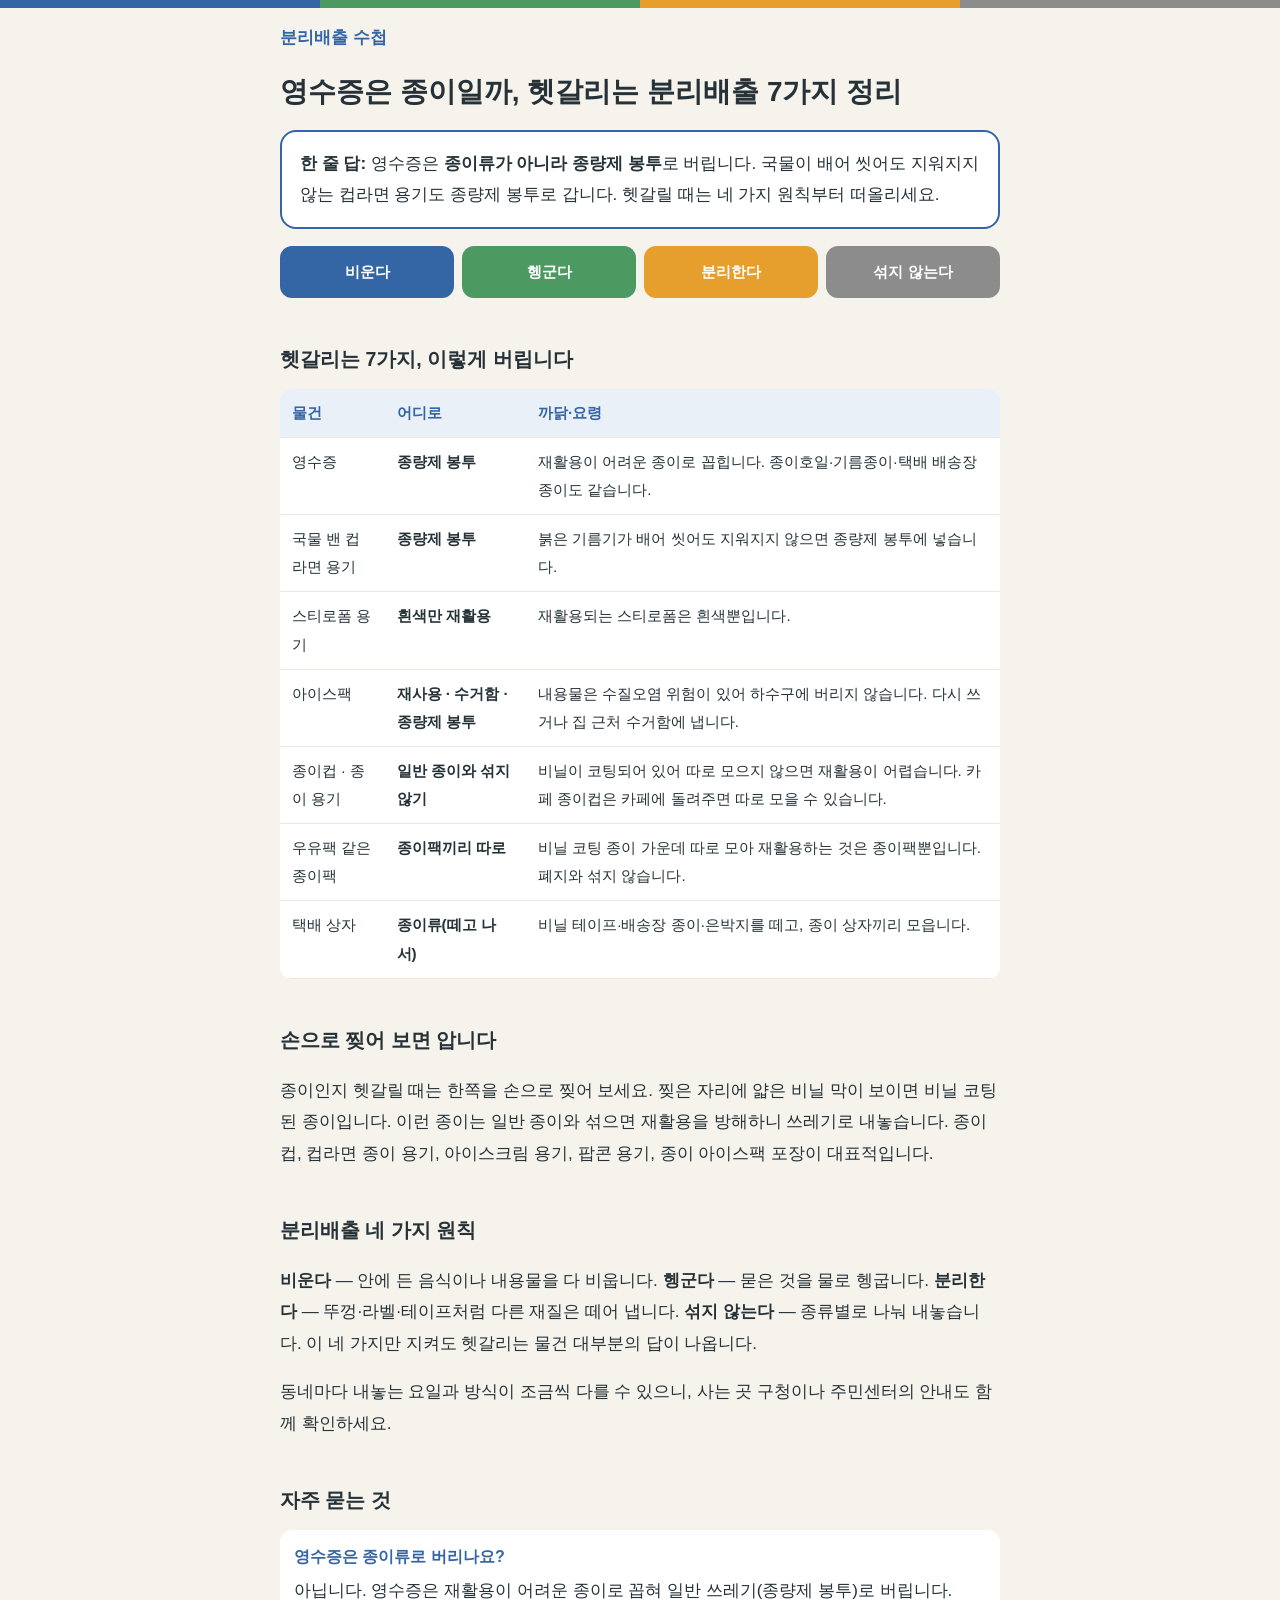
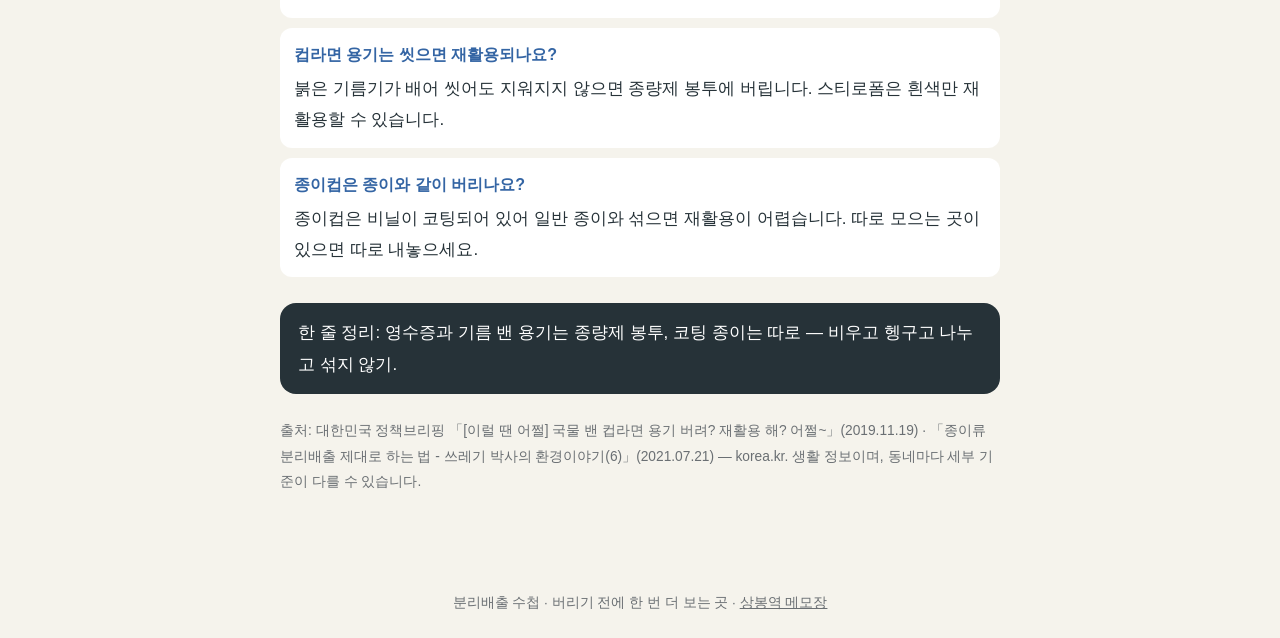
==== commit fcb0586d: "x 분리배출 수첩 홈 + 상봉동한국관나이트 쪽 10개(7호선 첫차 · 초저녁 18~20시 · 평일 새벽 · 월~목 비교 · ATM · 개방화장실 · 카페 · 식사 · 공원 · 입구" ====
--- a/index.html
+++ b/index.html
@@ -1,500 +1,103 @@
 <!doctype html>
 <html lang="ko">
 <head>
-<meta name="google-site-verification" content="PmfRK32sSB__iyGIVTwupgP_R45SPUo7QPPtmYJHXIc" />
 <meta charset="UTF-8" />
-<meta name="viewport" content="width=device-width, initial-scale=1.0, viewport-fit=cover" />
-<meta http-equiv="X-UA-Compatible" content="IE=edge" />
-
-<!-- ===== Primary SEO ===== -->
-<title>대전세븐나이트 부킹 3분 매칭 | 토요일 자리 보장 — 영탁 직통 010-7770-0869</title>
-<meta name="description" content="둔산동 토요일 23시도 자리 잡힙니다. 후기 247건·평점 4.9·평균 매칭 3분. 청주·세종·천안 외지 우대 라인 별도. 4인1조 합석 매칭, VIP 룸 대전 최저가 보장. 24시간 직통 010-7770-0869." />
-<meta name="keywords" content="대전세븐나이트, 둔산동 세븐나이트, 대전나이트 부킹, 대전 합석, 대전 영탁, 대전 토요일 자리, 대전 부킹 잘하는 곳, 둔산동 핫플" />
-<meta name="author" content="영탁" />
-<meta name="robots" content="index, follow, max-image-preview:large, max-snippet:-1, max-video-preview:-1" />
-<meta name="googlebot" content="index, follow, max-image-preview:large" />
-<meta name="format-detection" content="telephone=yes" />
-<meta name="theme-color" content="#0a1410" />
-<link rel="canonical" href="https://seven1-2jn.pages.dev/" />
-<link rel="alternate" hreflang="ko-KR" href="https://seven1-2jn.pages.dev/" />
-<link rel="alternate" hreflang="ko" href="https://seven1-2jn.pages.dev/" />
-<link rel="alternate" hreflang="x-default" href="https://seven1-2jn.pages.dev/" />
-<meta name="geo.region" content="KR-30" />
-<meta name="geo.placename" content="대전광역시 서구 둔산동" />
-<meta name="geo.position" content="36.3504;127.3845" />
-<meta name="ICBM" content="36.3504, 127.3845" />
-<meta name="subject" content="둔산동 세븐나이트 영탁 직통 — 부킹 3분 매칭" />
-
-<!-- ===== Naver / 한국 검색엔진 ===== -->
-<meta name="naver-site-verification" content="668469cf731e47491c0d4fd632688038e070fd48" />
-<meta name="google-site-verification" content="HJjm7MRxykCQ7d_9L7glaTeeaWrmJIzAKY0BcNcfm88" />
-<meta name="Yeti" content="index, follow, max-image-preview:large" />
-<meta name="NaverBot" content="index, follow, max-image-preview:large" />
-<meta name="Daumoa" content="index, follow" />
-<meta name="referrer" content="no-referrer-when-downgrade" />
-<meta name="rating" content="general" />
-<meta http-equiv="content-language" content="ko-KR" />
-<meta name="last-modified" content="2026-09-10" />
-<meta name="revisit-after" content="1 days" />
-
-<!-- ===== Open Graph (1:1 정사각 1200x1200 — 카카오톡/네이버/AI 미리보기 최적화) ===== -->
-<meta property="og:type" content="website" />
-<meta property="og:site_name" content="대전세븐나이트 영탁 직통" />
-<meta property="og:title" content="대전세븐나이트 부킹 3분 매칭 | 토요일 자리 보장 · 영탁 직통" />
-<meta property="og:description" content="둔산동 토요일 23시도 자리 잡힙니다. 후기 247건·평점 4.9. 청주·세종·천안 외지 우대. 24시간 직통 010-7770-0869." />
-<meta property="og:url" content="https://seven1-2jn.pages.dev/" />
-<meta property="og:image" content="https://seven1-2jn.pages.dev/og.png" />
-<meta property="og:image:secure_url" content="https://seven1-2jn.pages.dev/og.png" />
+<meta name="viewport" content="width=device-width, initial-scale=1.0" />
+<title>영수증은 종이일까, 헷갈리는 분리배출 7가지 정리</title>
+<meta name="description" content="영수증은 종이가 아니라 종량제 봉투로, 국물 밴 컵라면 용기도 종량제 봉투로 버립니다. 정책브리핑 원문으로 확인한 헷갈리는 분리배출 7가지." />
+<meta name="robots" content="index, follow, max-image-preview:large" />
+<link rel="canonical" href="https://x.nolcool.com/" />
+<meta property="og:type" content="article" />
+<meta property="og:site_name" content="분리배출 수첩" />
+<meta property="og:title" content="영수증은 종이일까, 헷갈리는 분리배출 7가지 정리" />
+<meta property="og:description" content="영수증 · 컵라면 용기 · 아이스팩 · 종이컵 · 종이팩 · 택배 상자 · 스티로폼 — 원문으로 확인한 배출법." />
+<meta property="og:url" content="https://x.nolcool.com/" />
+<meta property="og:image" content="https://x.nolcool.com/og-recycle-home.png" />
 <meta property="og:image:width" content="1200" />
 <meta property="og:image:height" content="1200" />
-<meta property="og:image:type" content="image/png" />
-<meta property="og:image:alt" content="대전세븐나이트 영탁 직통 — 둔산동 1등 부킹률 4인1조" />
+<meta property="og:image:alt" content="영수증은 종이일까 — 분리배출 수첩" />
 <meta property="og:locale" content="ko_KR" />
-
-<!-- ===== Twitter / X (1:1 카드) ===== -->
 <meta name="twitter:card" content="summary_large_image" />
-<meta name="twitter:title" content="대전세븐나이트 부킹 3분 매칭 | 토요일 자리 보장 · 영탁 직통" />
-<meta name="twitter:description" content="둔산동 토요일 23시도 자리 잡힙니다. 후기 247건·평점 4.9. 24시간 직통 010-7770-0869." />
-<meta name="twitter:image" content="https://seven1-2jn.pages.dev/og.png" />
-<meta name="twitter:image:alt" content="대전세븐나이트 영탁 직통 — 토요일 자리 보장 부킹 3분 매칭" />
-
-<!-- ===== JSON-LD: WebSite + ImageObject + NightClub + Person + FAQ + Review ===== -->
-<script type="application/ld+json">
-{
-  "@context": "https://schema.org",
-  "@graph": [
-    {
-      "@type": "WebSite",
-      "@id": "https://seven1-2jn.pages.dev/#website",
-      "url": "https://seven1-2jn.pages.dev/",
-      "name": "대전세븐나이트 영탁 직통",
-      "alternateName": ["대전 세븐나이트", "둔산동 세븐나이트", "대전나이트 세븐나이트", "세븐나이트 대전"],
-      "description": "대전 둔산동 세븐나이트 영탁 직통 라인 — 4인1조 즉시 매칭, 토요일 자리 책임 보장",
-      "inLanguage": "ko-KR",
-      "dateModified": "2026-09-10",
-      "datePublished": "2025-12-01",
-      "image": { "@id": "https://seven1-2jn.pages.dev/#primaryimage" },
-      "primaryImageOfPage": { "@id": "https://seven1-2jn.pages.dev/#primaryimage" },
-      "publisher": { "@id": "https://seven1-2jn.pages.dev/#nightclub" },
-      "potentialAction": {
-        "@type": "SearchAction",
-        "target": {
-          "@type": "EntryPoint",
-          "urlTemplate": "https://seven1-2jn.pages.dev/?q={search_term_string}"
-        },
-        "query-input": "required name=search_term_string"
-      }
-    },
-    {
-      "@type": "WebPage",
-      "@id": "https://seven1-2jn.pages.dev/#webpage",
-      "url": "https://seven1-2jn.pages.dev/",
-      "name": "대전세븐나이트 부킹 3분 매칭 | 토요일 자리 보장 — 영탁 직통",
-      "isPartOf": { "@id": "https://seven1-2jn.pages.dev/#website" },
-      "about": { "@id": "https://seven1-2jn.pages.dev/#nightclub" },
-      "primaryImageOfPage": { "@id": "https://seven1-2jn.pages.dev/#primaryimage" },
-      "inLanguage": "ko-KR",
-      "datePublished": "2025-12-01",
-      "dateModified": "2026-09-10",
-      "description": "둔산동 토요일 23시도 자리 잡힙니다. 후기 247건·평점 4.9·평균 매칭 3분. 청주·세종·천안 외지 우대.",
-      "breadcrumb": { "@id": "https://seven1-2jn.pages.dev/#breadcrumb" },
-      "speakable": {
-        "@type": "SpeakableSpecification",
-        "cssSelector": ["h1", ".lede", ".proof", ".info"]
-      }
-    },
-    {
-      "@type": "BreadcrumbList",
-      "@id": "https://seven1-2jn.pages.dev/#breadcrumb",
-      "itemListElement": [
-        {
-          "@type": "ListItem",
-          "position": 1,
-          "name": "대전 둔산동 유흥",
-          "item": "https://seven1-2jn.pages.dev/"
-        },
-        {
-          "@type": "ListItem",
-          "position": 2,
-          "name": "대전세븐나이트 영탁 직통"
-        }
-      ]
-    },
-    {
-      "@type": "Service",
-      "@id": "https://seven1-2jn.pages.dev/#service",
-      "name": "대전세븐나이트 영탁 직통 부킹·합석 매칭",
-      "serviceType": ["부킹 매칭", "합석 매칭", "테이블 예약", "VIP 룸 배정"],
-      "provider": { "@id": "https://seven1-2jn.pages.dev/#nightclub" },
-      "areaServed": ["대전광역시", "세종특별자치시", "충청북도 청주시", "충청남도 천안시"],
-      "audience": {
-        "@type": "Audience",
-        "audienceType": "만 19세 이상 성인"
-      },
-      "offers": {
-        "@type": "AggregateOffer",
-        "priceCurrency": "KRW",
-        "lowPrice": "40000",
-        "highPrice": "500000",
-        "offerCount": "4",
-        "availability": "https://schema.org/InStock"
-      },
-      "hoursAvailable": {
-        "@type": "OpeningHoursSpecification",
-        "dayOfWeek": ["Monday","Tuesday","Wednesday","Thursday","Friday","Saturday","Sunday"],
-        "opens": "20:00",
-        "closes": "05:00"
-      }
-    },
-    {
-      "@type": "ImageObject",
-      "@id": "https://seven1-2jn.pages.dev/#primaryimage",
-      "url": "https://seven1-2jn.pages.dev/og.png",
-      "contentUrl": "https://seven1-2jn.pages.dev/og.png",
-      "width": 1200,
-      "height": 1200,
-      "caption": "대전세븐나이트 영탁 직통 — 둔산동 1등 부킹률 4인1조"
-    },
-    {
-      "@type": "NightClub",
-      "@id": "https://seven1-2jn.pages.dev/#nightclub",
-      "name": "대전세븐나이트",
-      "alternateName": ["세븐나이트", "대전 세븐나이트", "둔산동 세븐나이트", "대전 세븐"],
-      "url": "https://seven1-2jn.pages.dev/",
-      "image": { "@id": "https://seven1-2jn.pages.dev/#primaryimage" },
-      "telephone": "+82-10-7770-0869",
-      "priceRange": "₩₩",
-      "address": {
-        "@type": "PostalAddress",
-        "streetAddress": "둔산동",
-        "addressLocality": "대전광역시 서구",
-        "addressRegion": "대전",
-        "addressCountry": "KR"
-      },
-      "geo": {
-        "@type": "GeoCoordinates",
-        "latitude": 36.3504,
-        "longitude": 127.3845
-      },
-      "areaServed": ["대전광역시", "세종특별자치시", "충청남도", "충청북도", "청주시", "천안시"],
-      "openingHoursSpecification": [{
-        "@type": "OpeningHoursSpecification",
-        "dayOfWeek": ["Monday","Tuesday","Wednesday","Thursday","Friday","Saturday","Sunday"],
-        "opens": "20:00",
-        "closes": "05:00"
-      }],
-      "aggregateRating": {
-        "@type": "AggregateRating",
-        "ratingValue": "4.9",
-        "reviewCount": "247",
-        "bestRating": "5",
-        "worstRating": "1"
-      },
-      "employee": { "@id": "https://seven1-2jn.pages.dev/#monkey" }
-    },
-    {
-      "@type": "Person",
-      "@id": "https://seven1-2jn.pages.dev/#monkey",
-      "name": "영탁",
-      "alternateName": ["영탁", "대전세븐나이트 영탁", "둔산동 영탁"],
-      "jobTitle": "웨이터 (W.T)",
-      "worksFor": { "@id": "https://seven1-2jn.pages.dev/#nightclub" },
-      "telephone": "+82-10-7770-0869",
-      "image": { "@id": "https://seven1-2jn.pages.dev/#primaryimage" },
-      "url": "https://seven1-2jn.pages.dev/",
-      "knowsAbout": ["부킹 매칭", "테이블 예약", "합석 매칭", "VIP 룸 배정", "주대 안내"]
-    },
-    {
-      "@type": "FAQPage",
-      "@id": "https://seven1-2jn.pages.dev/#faq",
-      "mainEntity": [
-        {
-          "@type": "Question",
-          "name": "여자 2명인데 합석으로 들어갈 수 있나요?",
-          "acceptedAnswer": {
-            "@type": "Answer",
-            "text": "당연히 가능합니다. 여성 2~3명도 인기 자리이므로 같은 시간대 남성 4인팀과 매칭해 드립니다. 영탁에게 미리 연락 주시면 좋은 자리·매너 좋은 팀으로 매칭해 드립니다."
-          }
-        },
-        {
-          "@type": "Question",
-          "name": "토요일 늦은 시간에 자리 잡을 수 있나요?",
-          "acceptedAnswer": {
-            "@type": "Answer",
-            "text": "토요일 23시 이후도 영탁 단골 라인은 자리 확보됩니다. 대기 없이 바로 입장하시려면 출발 30분 전에 직통으로 연락 주세요."
-          }
-        },
-        {
-          "@type": "Question",
-          "name": "처음 가는데 어떻게 진행되나요?",
-          "acceptedAnswer": {
-            "@type": "Answer",
-            "text": "전화 한 통이면 됩니다. 인원·예산·시간 알려주시면 (1) 자리·주대 즉시 안내 (2) 도착 후 줄 안 서고 입장 (3) 테이블 착석 → 부킹 매칭 시작. 평균 매칭까지 3분."
-          }
-        },
-        {
-          "@type": "Question",
-          "name": "주대 가격이 어떻게 되나요?",
-          "acceptedAnswer": {
-            "@type": "Answer",
-            "text": "요일·자리·인원에 따라 다릅니다. 일반 테이블 1인 4~6만원대부터, VIP 룸 그룹 25~50만원대. 정확한 가격은 그날 전화 시 즉시 안내. 같은 조건이면 대전 최저가 보장."
-          }
-        },
-        {
-          "@type": "Question",
-          "name": "VIP 룸이나 스테이지 가까운 자리도 가능한가요?",
-          "acceptedAnswer": {
-            "@type": "Answer",
-            "text": "VIP 룸과 스테이지 1열 자리는 단골·예약 우선입니다. 영탁이 미리 연락 주신 분들 우선 배정해 드립니다. 평일이면 당일 가능, 주말은 최소 3시간 전 예약 권장."
-          }
-        },
-        {
-          "@type": "Question",
-          "name": "외지에서 오는데 매칭 잘 되나요?",
-          "acceptedAnswer": {
-            "@type": "Answer",
-            "text": "세종·청주·천안에서 오시는 손님 매주 평균 30팀 이상. 외지 손님 우대 라인 따로 운영합니다. 도착 시간 알려주시면 자리·매칭 모두 준비해 두겠습니다."
-          }
-        },
-        {
-          "@type": "Question",
-          "name": "예약하면 더 비싼가요?",
-          "acceptedAnswer": {
-            "@type": "Answer",
-            "text": "절대 아닙니다. 영탁 직통 예약은 워크인과 동일한 가격 + 자리 우선 + 매칭 우선. 예약 수수료 없음. 안 가도 페널티 없음."
-          }
-        }
-      ]
-    },
-    {
-      "@type": "Review",
-      "itemReviewed": { "@id": "https://seven1-2jn.pages.dev/#nightclub" },
-      "reviewRating": { "@type": "Rating", "ratingValue": "5", "bestRating": "5" },
-      "author": { "@type": "Person", "name": "청주에서 온 손님" },
-      "datePublished": "2026-04-19",
-      "reviewBody": "토요일 11시에 대전세븐나이트 도착했는데 줄 안 서고 바로 들어갔어요. 합석도 매너 좋은 팀으로 잡아주시고 가격도 들었던 것보다 합리적이었습니다."
-    },
-    {
-      "@type": "Review",
-      "itemReviewed": { "@id": "https://seven1-2jn.pages.dev/#nightclub" },
-      "reviewRating": { "@type": "Rating", "ratingValue": "5", "bestRating": "5" },
-      "author": { "@type": "Person", "name": "대전 단골" },
-      "datePublished": "2026-04-12",
-      "reviewBody": "여자 3명이서 둔산동 세븐나이트 갔는데 어색하지 않게 자연스럽게 합석 잡아주셨어요. 다음에도 영탁님으로 예약할 듯."
-    },
-    {
-      "@type": "Review",
-      "itemReviewed": { "@id": "https://seven1-2jn.pages.dev/#nightclub" },
-      "reviewRating": { "@type": "Rating", "ratingValue": "5", "bestRating": "5" },
-      "author": { "@type": "Person", "name": "천안 4인팀" },
-      "datePublished": "2026-04-05",
-      "reviewBody": "대전세븐나이트 VIP 룸 가격이 다른 데보다 확실히 합리적이었습니다. 룸 위치도 스테이지 잘 보이는 자리로 잡아주심."
-    }
-  ]
-}
-</script>
-
+<meta name="twitter:image" content="https://x.nolcool.com/og-recycle-home.png" />
+<meta name="google-site-verification" content="PmfRK32sSB__iyGIVTwupgP_R45SPUo7QPPtmYJHXIc" />
+<meta name="google-site-verification" content="HJjm7MRxykCQ7d_9L7glaTeeaWrmJIzAKY0BcNcfm88" />
+<meta name="naver-site-verification" content="668469cf731e47491c0d4fd632688038e070fd48" />
+<meta name="naver-site-verification" content="14628b1489c33af7b7a40d8b4076fec8fe49bb95" />
 <link rel="icon" href="/favicon.ico" sizes="any" />
 <link rel="icon" type="image/svg+xml" href="/favicon.svg" />
-<link rel="apple-touch-icon" sizes="180x180" href="/apple-touch-icon.png" />
-<link rel="manifest" href="/site.webmanifest" />
-<meta name="msapplication-TileColor" content="#0a1410" />
-<meta name="msapplication-TileImage" content="/icon-192.png" />
-<link rel="sitemap" type="application/xml" href="/sitemap.xml" />
-<link rel="alternate" type="application/rss+xml" title="대전세븐나이트 RSS" href="/rss.xml" />
-<link rel="preload" href="/style.css" as="style" />
-<link rel="preload" href="/og.png" as="image" fetchpriority="high" />
-<link href="/style.css" rel="stylesheet" />
+<script type="application/ld+json">
+{"@context":"https://schema.org","@type":"WebSite","@id":"https://x.nolcool.com/#site","name":"분리배출 수첩","url":"https://x.nolcool.com/","inLanguage":"ko-KR"}
+</script>
+<script type="application/ld+json">
+{"@context":"https://schema.org","@type":"Article","headline":"영수증은 종이일까, 헷갈리는 분리배출 7가지 정리","inLanguage":"ko-KR","mainEntityOfPage":"https://x.nolcool.com/","image":"https://x.nolcool.com/og-recycle-home.png","datePublished":"2026-09-27","isPartOf":{"@id":"https://x.nolcool.com/#site"}}
+</script>
+<script type="application/ld+json">
+{"@context":"https://schema.org","@type":"FAQPage","mainEntity":[{"@type":"Question","name":"영수증은 종이류로 버리나요?","acceptedAnswer":{"@type":"Answer","text":"아닙니다. 영수증은 재활용이 어려운 종이로 꼽혀 일반 쓰레기(종량제 봉투)로 버립니다."}},{"@type":"Question","name":"컵라면 용기는 씻으면 재활용되나요?","acceptedAnswer":{"@type":"Answer","text":"붉은 기름기가 배어 씻어도 지워지지 않으면 종량제 봉투에 버립니다. 스티로폼은 흰색만 재활용할 수 있습니다."}},{"@type":"Question","name":"종이컵은 종이와 같이 버리나요?","acceptedAnswer":{"@type":"Answer","text":"종이컵은 비닐이 코팅되어 있어 일반 종이와 섞으면 재활용이 어렵습니다. 따로 모으는 곳이 있으면 따로 내놓으세요."}}]}
+</script>
+<style>
+:root{--bt-청:#3465a4;--bt-녹:#4c9961;--bt-황:#e69f2d;--bt-회:#8c8c8c;--bt-바:#f5f3ec;--bt-글:#263238}
+*{box-sizing:border-box}
+body{margin:0;background:var(--bt-바);color:var(--bt-글);font-family:"Pretendard","Malgun Gothic","Apple SD Gothic Neo",sans-serif;line-height:1.85;font-size:17px}
+.bt-top{display:flex;height:8px}.bt-top i{flex:1}.bt-top i:nth-child(1){background:var(--bt-청)}.bt-top i:nth-child(2){background:var(--bt-녹)}.bt-top i:nth-child(3){background:var(--bt-황)}.bt-top i:nth-child(4){background:var(--bt-회)}
+.bt-name{max-width:760px;margin:0 auto;padding:14px 20px 0;font-weight:800;color:var(--bt-청)}
+.bt-doc{max-width:760px;margin:0 auto;padding:8px 20px 60px}
+.bt-doc h1{font-size:1.75rem;line-height:1.35;margin:.4em 0 .7em}
+.bt-quick{background:#fff;border-radius:16px;padding:16px 18px;border:2px solid var(--bt-청)}
+.bt-four{display:grid;grid-template-columns:repeat(4,1fr);gap:8px;margin:16px 0}
+.bt-four span{color:#fff;font-weight:800;text-align:center;padding:12px 4px;border-radius:12px;font-size:.95rem}
+.bt-four span:nth-child(1){background:var(--bt-청)}.bt-four span:nth-child(2){background:var(--bt-녹)}.bt-four span:nth-child(3){background:var(--bt-황)}.bt-four span:nth-child(4){background:var(--bt-회)}
+.bt-doc h2{font-size:1.22rem;margin:2.2em 0 .6em}
+.bt-tb{width:100%;border-collapse:collapse;background:#fff;border-radius:12px;overflow:hidden;font-size:.95rem}
+.bt-tb th,.bt-tb td{padding:10px 12px;border-bottom:1px solid #ece8dc;text-align:left;vertical-align:top}
+.bt-tb thead th{background:#eaf0f8;color:var(--bt-청)}
+.bt-tb td:nth-child(2){font-weight:700}
+.bt-qa{background:#fff;border-radius:12px;padding:12px 14px;margin:10px 0}
+.bt-qa h3{font-size:1rem;margin:0 0 .2em;color:var(--bt-청)}.bt-qa p{margin:0}
+.bt-one{background:var(--bt-글);color:#fff;border-radius:16px;padding:14px 18px;margin-top:26px}
+.bt-src{font-size:.86rem;color:#6a6f73;margin-top:24px}
+.bt-foot{text-align:center;font-size:.85rem;color:#6a6f73;padding:22px 16px}
+@media (max-width:480px){.bt-four span{font-size:.78rem;padding:12px 2px;white-space:nowrap}.bt-tb td:first-child{min-width:5.2em}}
+</style>
 </head>
+<body>
+<div class="bt-top"><i></i><i></i><i></i><i></i></div>
+<div class="bt-name">분리배출 수첩</div>
+<main class="bt-doc">
+<article>
+<h1>영수증은 종이일까, 헷갈리는 분리배출 7가지 정리</h1>
+<p class="bt-quick"><strong>한 줄 답:</strong> 영수증은 <strong>종이류가 아니라 종량제 봉투</strong>로 버립니다. 국물이 배어 씻어도 지워지지 않는 컵라면 용기도 종량제 봉투로 갑니다. 헷갈릴 때는 네 가지 원칙부터 떠올리세요.</p>
+<div class="bt-four"><span>비운다</span><span>헹군다</span><span>분리한다</span><span>섞지 않는다</span></div>
 
-<body>
+<h2>헷갈리는 7가지, 이렇게 버립니다</h2>
+<table class="bt-tb">
+<thead><tr><th>물건</th><th>어디로</th><th>까닭·요령</th></tr></thead>
+<tbody>
+<tr><td>영수증</td><td>종량제 봉투</td><td>재활용이 어려운 종이로 꼽힙니다. 종이호일·기름종이·택배 배송장 종이도 같습니다.</td></tr>
+<tr><td>국물 밴 컵라면 용기</td><td>종량제 봉투</td><td>붉은 기름기가 배어 씻어도 지워지지 않으면 종량제 봉투에 넣습니다.</td></tr>
+<tr><td>스티로폼 용기</td><td>흰색만 재활용</td><td>재활용되는 스티로폼은 흰색뿐입니다.</td></tr>
+<tr><td>아이스팩</td><td>재사용 · 수거함 · 종량제 봉투</td><td>내용물은 수질오염 위험이 있어 하수구에 버리지 않습니다. 다시 쓰거나 집 근처 수거함에 냅니다.</td></tr>
+<tr><td>종이컵 · 종이 용기</td><td>일반 종이와 섞지 않기</td><td>비닐이 코팅되어 있어 따로 모으지 않으면 재활용이 어렵습니다. 카페 종이컵은 카페에 돌려주면 따로 모을 수 있습니다.</td></tr>
+<tr><td>우유팩 같은 종이팩</td><td>종이팩끼리 따로</td><td>비닐 코팅 종이 가운데 따로 모아 재활용하는 것은 종이팩뿐입니다. 폐지와 섞지 않습니다.</td></tr>
+<tr><td>택배 상자</td><td>종이류(떼고 나서)</td><td>비닐 테이프·배송장 종이·은박지를 떼고, 종이 상자끼리 모읍니다.</td></tr>
+</tbody>
+</table>
 
-<a class="skip" href="#main">본문 바로가기</a>
+<h2>손으로 찢어 보면 압니다</h2>
+<p>종이인지 헷갈릴 때는 한쪽을 손으로 찢어 보세요. 찢은 자리에 얇은 비닐 막이 보이면 비닐 코팅된 종이입니다. 이런 종이는 일반 종이와 섞으면 재활용을 방해하니 쓰레기로 내놓습니다. 종이컵, 컵라면 종이 용기, 아이스크림 용기, 팝콘 용기, 종이 아이스팩 포장이 대표적입니다.</p>
 
-<header class="topbar">
-  <div class="brand">
-    <strong>대전세븐나이트</strong> <span class="dim">·</span> <span>영탁 직통</span>
-  </div>
-</header>
+<h2>분리배출 네 가지 원칙</h2>
+<p><strong>비운다</strong> — 안에 든 음식이나 내용물을 다 비웁니다. <strong>헹군다</strong> — 묻은 것을 물로 헹굽니다. <strong>분리한다</strong> — 뚜껑·라벨·테이프처럼 다른 재질은 떼어 냅니다. <strong>섞지 않는다</strong> — 종류별로 나눠 내놓습니다. 이 네 가지만 지켜도 헷갈리는 물건 대부분의 답이 나옵니다.</p>
+<p>동네마다 내놓는 요일과 방식이 조금씩 다를 수 있으니, 사는 곳 구청이나 주민센터의 안내도 함께 확인하세요.</p>
 
-<main id="main">
+<h2>자주 묻는 것</h2>
+<div class="bt-qa"><h3>영수증은 종이류로 버리나요?</h3><p>아닙니다. 영수증은 재활용이 어려운 종이로 꼽혀 일반 쓰레기(종량제 봉투)로 버립니다.</p></div>
+<div class="bt-qa"><h3>컵라면 용기는 씻으면 재활용되나요?</h3><p>붉은 기름기가 배어 씻어도 지워지지 않으면 종량제 봉투에 버립니다. 스티로폼은 흰색만 재활용할 수 있습니다.</p></div>
+<div class="bt-qa"><h3>종이컵은 종이와 같이 버리나요?</h3><p>종이컵은 비닐이 코팅되어 있어 일반 종이와 섞으면 재활용이 어렵습니다. 따로 모으는 곳이 있으면 따로 내놓으세요.</p></div>
 
-  <section class="hero">
-    <img class="hero-img"
-         src="/og.png"
-         alt="대전세븐나이트 영탁 직통 — 둔산동 1등 부킹률 4인1조"
-         width="1200" height="1200"
-         loading="eager" fetchpriority="high" decoding="async" />
-    <h1><span class="accent">대전세븐나이트 영탁</span><br/>둔산동 직접 가본 사람만 아는 부킹 명소</h1>
-    <p class="lede">
-      누적 후기 <b>247건</b>. 평균 매칭 <b>3분</b>.<br/>
-      토요일 마지막 자리까지 <b>책임지는 직통 라인</b>입니다.
-    </p>
-    <p class="lede strong">
-      “자리 안 잡힐까봐” 걱정하지 마세요. 영탁이 잡습니다.
-    </p>
-    <p class="micro">24시간 카톡·전화 · 평균 응답 1분 · 예약 수수료 0원</p>
-  </section>
-
-  <section class="proof">
-    <h2>왜 대전나이트 중에서도 “세븐나이트 영탁 라인”이 1순위인가?</h2>
-    <ul class="bullets">
-      <li><b>누적 후기 247건 / 평점 4.9</b> — 청주·세종·천안 외지 손님 매주 30팀 이상.</li>
-      <li><b>평균 매칭 3분</b> — 들어가자마자 비빌 곳 만들어 드립니다.</li>
-      <li><b>토요일 마지막 테이블 보장</b> — 마감 직전이라도 단골 라인은 자리 확보.</li>
-      <li><b>여성팀 매너 매칭</b> — 같은 시간대 매너 좋은 남성팀과 직접 매칭.</li>
-      <li><b>예약 = 워크인 가격</b> — 같은 조건이면 대전 <b>최저가 보장</b>.</li>
-      <li><b>안 와도 페널티 없음</b> — 예약 수수료 0원, 부담 없이 잡고 결정.</li>
-    </ul>
-  </section>
-
-  <section class="how">
-    <h2>대전세븐나이트 예약, 어떻게 진행되나요?</h2>
-    <ol class="steps">
-      <li><b>영탁 직통으로 연락</b> (평균 1분 내 응답)</li>
-      <li><i>“오늘 12시쯤 남자 4명, 합석 원함”</i> — 이렇게만 말씀하시면 됩니다</li>
-      <li>영탁이 <b>오늘 가능한 자리·주대·매칭 가능한 팀 즉시 안내</b></li>
-      <li>도착 → <b>대기 줄 패스 입장</b> (이름 말씀만 하시면 됩니다)</li>
-      <li>테이블 착석 → <b>3분 안에 매칭 시작</b></li>
-    </ol>
-  </section>
-
-  <section class="info">
-    <h2>매장 · 직통 정보 한눈에 — 둔산동 세븐나이트</h2>
-    <dl class="meta">
-      <dt>매장</dt><dd>대전세븐나이트 (대전광역시 서구 둔산동)</dd>
-      <dt>담당</dt><dd>영탁 (둔산동 풀타임 7년)</dd>
-      <dt>응대</dt><dd>24시간 카톡·전화 · 평균 응답 1분</dd>
-      <dt>영업</dt><dd>20:00 – 05:00 (연중무휴)</dd>
-      <dt>응대 권역</dt><dd>대전 · 세종 · 청주 · 천안 외지 환영</dd>
-      <dt>예약 수수료</dt><dd>0원 · 노쇼 페널티 없음</dd>
-    </dl>
-  </section>
-
-  <section class="location">
-    <h2>둔산동 위치 — 대전세븐나이트 오시는 길</h2>
-    <p>대전세븐나이트는 대전광역시 서구 둔산동 한복판, 시청·법원·갤러리아타임월드 인근 핫플 라인에 위치합니다. 둔산동 일대 대전나이트 중에서도 접근성과 부킹률이 가장 좋은 자리로 통합니다.</p>
-    <ul class="bullets">
-      <li><b>지하철</b> — 대전 1호선 시청역에서 도보 7분 거리. 마지막 열차 시간 지나도 둔산동은 택시 잡기 쉬움.</li>
-      <li><b>택시</b> — “둔산동 세븐나이트”라고 하시면 기사님이 바로 압니다. 대전역에서 약 15분, 유성에서 20분, 서대전IC에서 10분.</li>
-      <li><b>자차</b> — 매장 인근 공영·민간 주차장 다수. 음주 시 카카오 대리 평균 5분 내 콜.</li>
-      <li><b>외지(세종·청주·천안)</b> — KTX 대전역 → 택시 15분이 가장 빠름. 청주·천안에서 차량 이동 시 약 50분.</li>
-    </ul>
-    <p>정확한 매장 주소·입구 위치는 보안상 전화 문의 시 안내드립니다. 도착 5분 전에 영탁에게 “지금 도착”이라고 한 마디만 주시면 입구에서 바로 픽업합니다.</p>
-  </section>
-
-  <section class="when">
-    <h2>요일·시간대별 부킹 잘 되는 타이밍</h2>
-    <p>대전세븐나이트도 시간대별로 합석 매칭 속도가 다릅니다. 7년 풀타임으로 본 영탁 기준 정리:</p>
-    <dl class="meta">
-      <dt>평일 (월–목) 21–24시</dt>
-      <dd>한산해서 부킹 매칭 1순위. 자리 골라서 잡을 수 있고 주대도 가장 합리적. 처음 오시는 분께 추천.</dd>
-      <dt>금요일 22시 – 토요일 03시</dt>
-      <dd>매칭 황금 시간대. 외지 손님(세종·청주·천안) 절반이 이 타임. 30분 전 예약 권장.</dd>
-      <dt>토요일 23시 – 일요일 02시</dt>
-      <dd>대전나이트 전체 중 가장 빨리 마감되는 피크. 단골 라인만 자리 확보. <b>출발 1시간 전</b> 직통 연락이 안전.</dd>
-      <dt>일요일 21시 – 24시</dt>
-      <dd>의외의 노릴 만한 타임. 합석 매너 좋은 단골팀 비율 높음. 다음날 부담 없는 분께 추천.</dd>
-    </dl>
-    <p>“오늘 시간대에 자리 있나?” 라는 질문 한 줄이면 영탁이 그날 정확한 부킹 가능률·합석 가능 인원·주대 즉시 회신합니다.</p>
-  </section>
-
-  <section class="visitor">
-    <h2>외지(세종·청주·천안)에서 대전세븐나이트 오시는 분께</h2>
-    <p>대전세븐나이트는 외지 손님 비중이 매주 30팀 이상입니다. 외지 손님 우대 라인을 따로 운영해서, 대전 현지 손님과 동선·자리·매칭이 겹치지 않게 분리합니다.</p>
-    <ul class="bullets">
-      <li><b>세종 손님</b> — 차량 이동 30분. 미리 도착시간 알려주시면 그 시간 매칭 가능 팀 미리 잡아둡니다.</li>
-      <li><b>청주 손님</b> — KTX 또는 차량 약 50분. 청주발 단골 라인 별도. 합석 매너 좋은 팀 우선 배정.</li>
-      <li><b>천안 손님</b> — KTX 약 25분, 차량 약 1시간. 천안 4인팀 단골 다수, 룸 + 부킹 콤보 인기.</li>
-      <li><b>대전 현지</b> — 둔산동 도보권 손님은 워크인도 자리 가능. 단 토요일 23시 이후는 예약 필수.</li>
-    </ul>
-    <p>외지 손님은 도착 후 자리·매칭 모두 준비된 상태로 입장하는 게 가장 효율적입니다. 합석 매칭 평균 3분, 주대 안내 1분, 입장 줄 패스 — 이 세 가지를 영탁이 도착 전에 미리 세팅합니다.</p>
-  </section>
-
-  <section class="vs">
-    <h2>대전세븐나이트가 다른 대전나이트와 다른 점</h2>
-    <ul class="bullets">
-      <li><b>합석 매칭 품질</b> — 같은 시간대 매너 좋은 팀끼리 페어링. 어색한 자리 강제 매칭 없음.</li>
-      <li><b>주대 투명성</b> — 자리·인원·시간 말씀하시면 그 자리에서 정확한 주대 회신. 가격 후려치기 없음.</li>
-      <li><b>VIP 룸 가성비</b> — 스테이지 1열·코너 룸도 단골 우선 배정. 다른 곳보다 평균 15–20% 합리적.</li>
-      <li><b>여성팀 전용 매너 라인</b> — 여자 2~3명 손님 매너 좋은 남성팀하고만 매칭. 인기 자리는 여성팀 우선.</li>
-      <li><b>예약 = 워크인 동가</b> — 직통 예약해도 가격 똑같음. 자리·매칭만 우선 배정.</li>
-    </ul>
-    <p>둔산동 세븐나이트, 대전나이트, 대전 부킹 잘하는 곳을 검색해서 들어오신 분이라면 — 그날 자리 가능 여부부터 카톡으로 한 줄 물어보는 게 가장 빠릅니다.</p>
-  </section>
-
-  <section class="faq">
-    <h2>자주 묻는 질문</h2>
-
-    <details open>
-      <summary>여자 2명인데 합석으로 들어갈 수 있나요?</summary>
-      <p>당연히 가능합니다. 여성 2~3명도 인기 자리이므로 같은 시간대 매너 좋은 남성 4인팀과 매칭해 드립니다. 영탁에게 미리 연락 주시면 좋은 자리·매너 좋은 팀으로 우선 배정해 드립니다.</p>
-    </details>
-
-    <details>
-      <summary>토요일 늦은 시간에 자리 잡을 수 있나요?</summary>
-      <p>토요일 <b>23시 이후도 영탁 단골 라인은 자리 확보</b>됩니다. 대기 없이 바로 입장하시려면 출발 <b>30분 전</b>에 직통으로 연락 주세요.</p>
-    </details>
-
-    <details>
-      <summary>처음 가는데 어떻게 진행되나요?</summary>
-      <p>전화 한 통이면 됩니다. 인원·예산·시간 알려주시면<br/>① 자리·주대 즉시 안내<br/>② 도착 후 <b>줄 안 서고 입장</b><br/>③ 테이블 착석 → 부킹 매칭 시작 (평균 3분)</p>
-    </details>
-
-    <details>
-      <summary>주대(가격)는 얼마인가요?</summary>
-      <p>요일·자리·인원에 따라 다릅니다. <b>일반 테이블 1인 4~6만원대</b>부터, <b>VIP 룸 그룹 25~50만원대</b>. 정확한 가격은 그날 전화 시 즉시 안내. 같은 조건이면 <b>대전 최저가 보장</b>입니다.</p>
-    </details>
-
-    <details>
-      <summary>VIP 룸이나 스테이지 가까운 자리도 가능한가요?</summary>
-      <p>VIP 룸·스테이지 1열은 <b>단골·예약 우선</b>입니다. 영탁에게 미리 연락 주신 분들 우선 배정. 평일은 당일 가능, 주말은 <b>최소 3시간 전</b> 예약 권장.</p>
-    </details>
-
-    <details>
-      <summary>외지에서 오는데 매칭 잘 되나요?</summary>
-      <p>세종·청주·천안에서 오시는 손님 매주 평균 <b>30팀 이상</b>. 외지 손님 우대 라인 따로 운영합니다. 도착 시간 알려주시면 자리·매칭 모두 준비.</p>
-    </details>
-
-    <details>
-      <summary>예약하면 더 비싼가요?</summary>
-      <p>절대 아닙니다. 직통 예약은 워크인과 <b>동일한 가격 + 자리 우선 + 매칭 우선</b>. 예약 수수료 없음. 안 가도 페널티 없음.</p>
-    </details>
-  </section>
-
-  <section class="reviews">
-    <h2>대전세븐나이트 최근 손님 한마디</h2>
-    <blockquote class="rev">
-      <p>“토요일 11시에 도착했는데 줄 안 서고 바로 들어갔어요. 합석도 매너 좋은 팀으로 잡아주시고 가격도 들었던 것보다 합리적이었습니다.”</p>
-      <cite>— 청주에서 온 손님</cite>
-    </blockquote>
-    <blockquote class="rev">
-      <p>“여자 3명이서 갔는데 어색하지 않게 자연스럽게 합석 잡아주셨어요. 다음에도 영탁님으로 예약할 듯.”</p>
-      <cite>— 대전 단골</cite>
-    </blockquote>
-    <blockquote class="rev">
-      <p>“VIP 룸 가격이 다른 데보다 확실히 합리적이었습니다. 룸 위치도 스테이지 잘 보이는 자리로 잡아주심.”</p>
-      <cite>— 천안 4인팀</cite>
-    </blockquote>
-  </section>
-
-  <section class="last-cta">
-    <h2>고민하는 사이 자리는 차요 — 지금 카톡 한 줄</h2>
-    <p>대전나이트 중에서도 둔산동 세븐나이트가 토요일 가장 빨리 마감됩니다.<br/>지금 연락하시면 <b>오늘 가능한 자리</b>부터 즉시 안내드립니다.<br/>아래 직통 버튼을 눌러주세요.</p>
-    <p class="micro">전화·문자·카톡 모두 가능 · 24시간 응대 · 예약 수수료 0원</p>
-  </section>
-
+<p class="bt-one">한 줄 정리: 영수증과 기름 밴 용기는 종량제 봉투, 코팅 종이는 따로 — 비우고 헹구고 나누고 섞지 않기.</p>
+<p class="bt-src">출처: 대한민국 정책브리핑 「[이럴 땐 어쩔] 국물 밴 컵라면 용기 버려? 재활용 해? 어쩔~」(2019.11.19) · 「종이류 분리배출 제대로 하는 법 - 쓰레기 박사의 환경이야기(6)」(2021.07.21) — korea.kr. 생활 정보이며, 동네마다 세부 기준이 다를 수 있습니다.</p>
+</article>
 </main>
-
-<footer class="foot">
-  <p>대전세븐나이트 영탁 직통 · 대전 둔산동</p>
-  <p class="dim">© 대전세븐나이트 영탁. 본 페이지는 만 19세 이상 성인 대상 합법 유흥주점 안내 페이지입니다.</p>
-</footer>
-
-<a class="floating-call" href="tel:010-7770-0869" aria-label="영탁 직통 010-7770-0869">
-  📞 영탁 직통 010-7770-0869
-</a>
-
-<script defer src="/main.js"></script>
+<footer class="bt-foot">분리배출 수첩 · 버리기 전에 한 번 더 보는 곳 · <a href="/sangbong-station-notes/" style="color:inherit">상봉역 메모장</a></footer>
 </body>
 </html>
